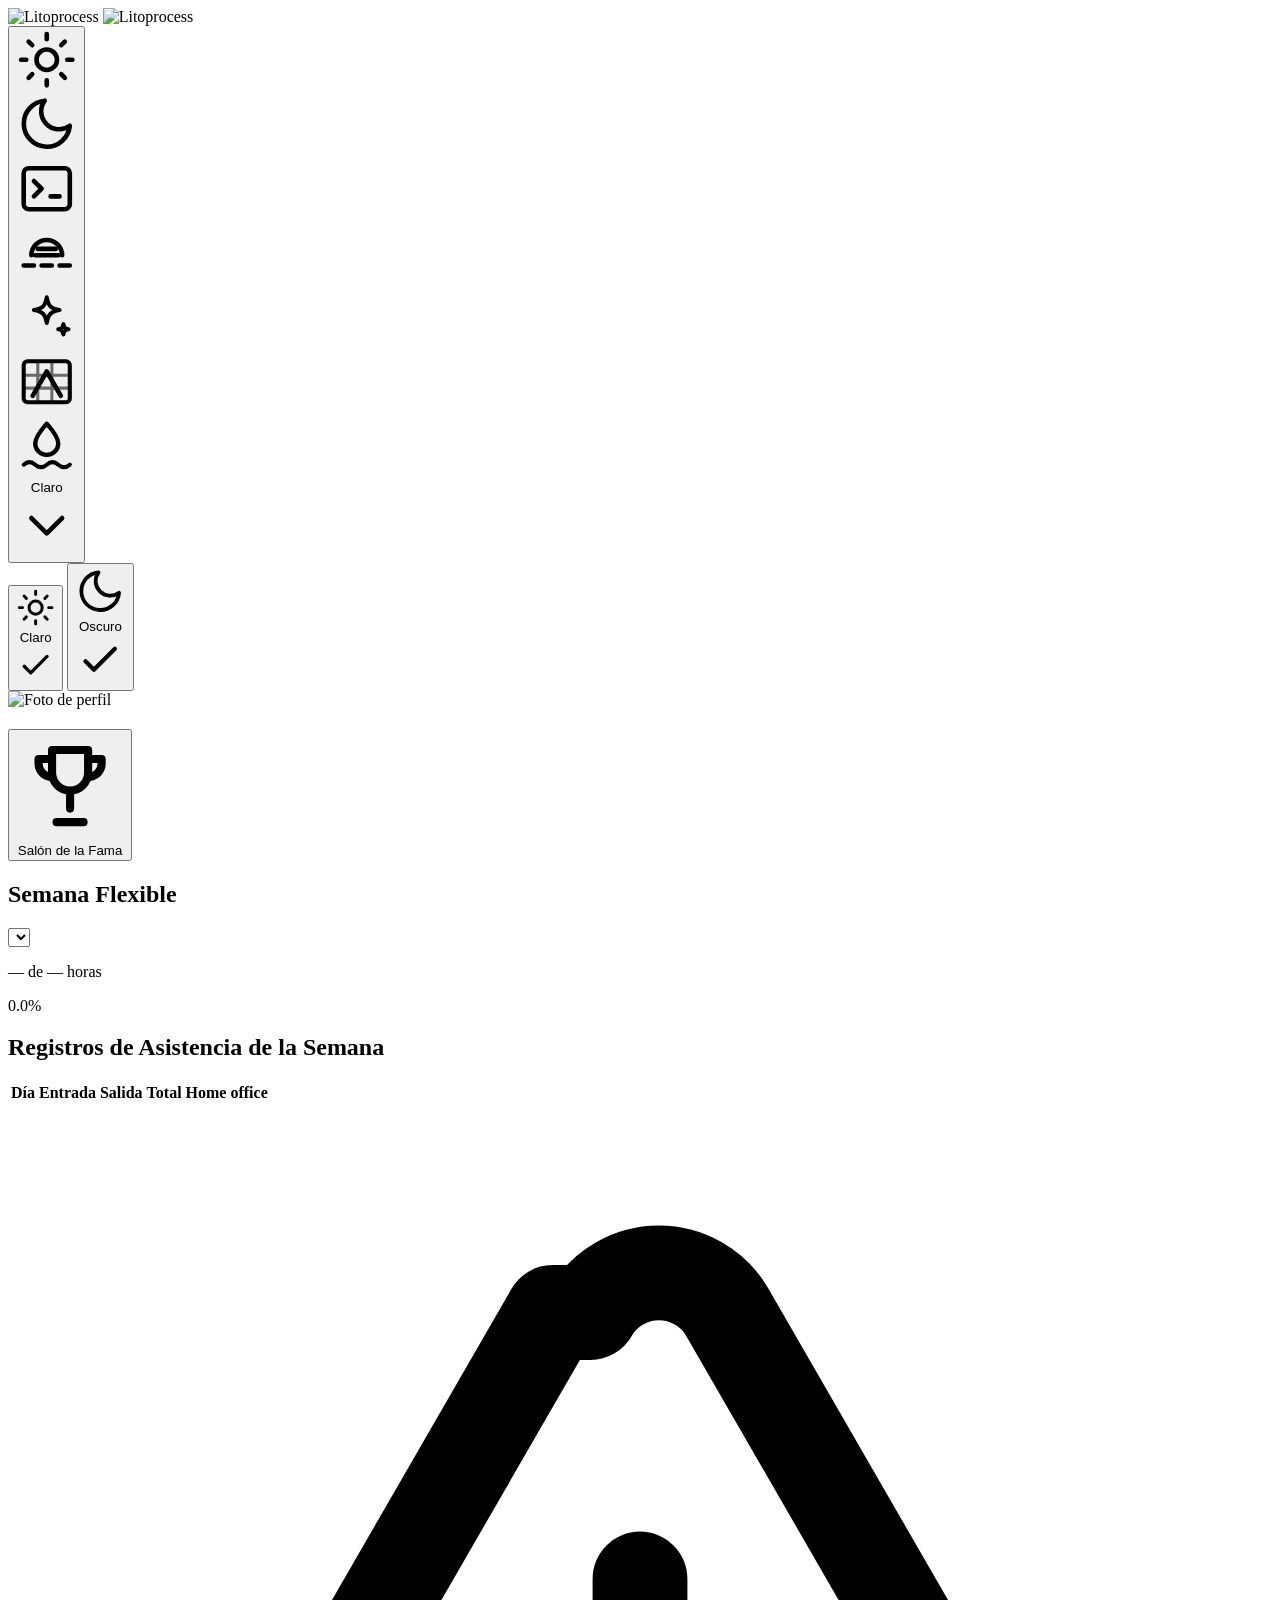
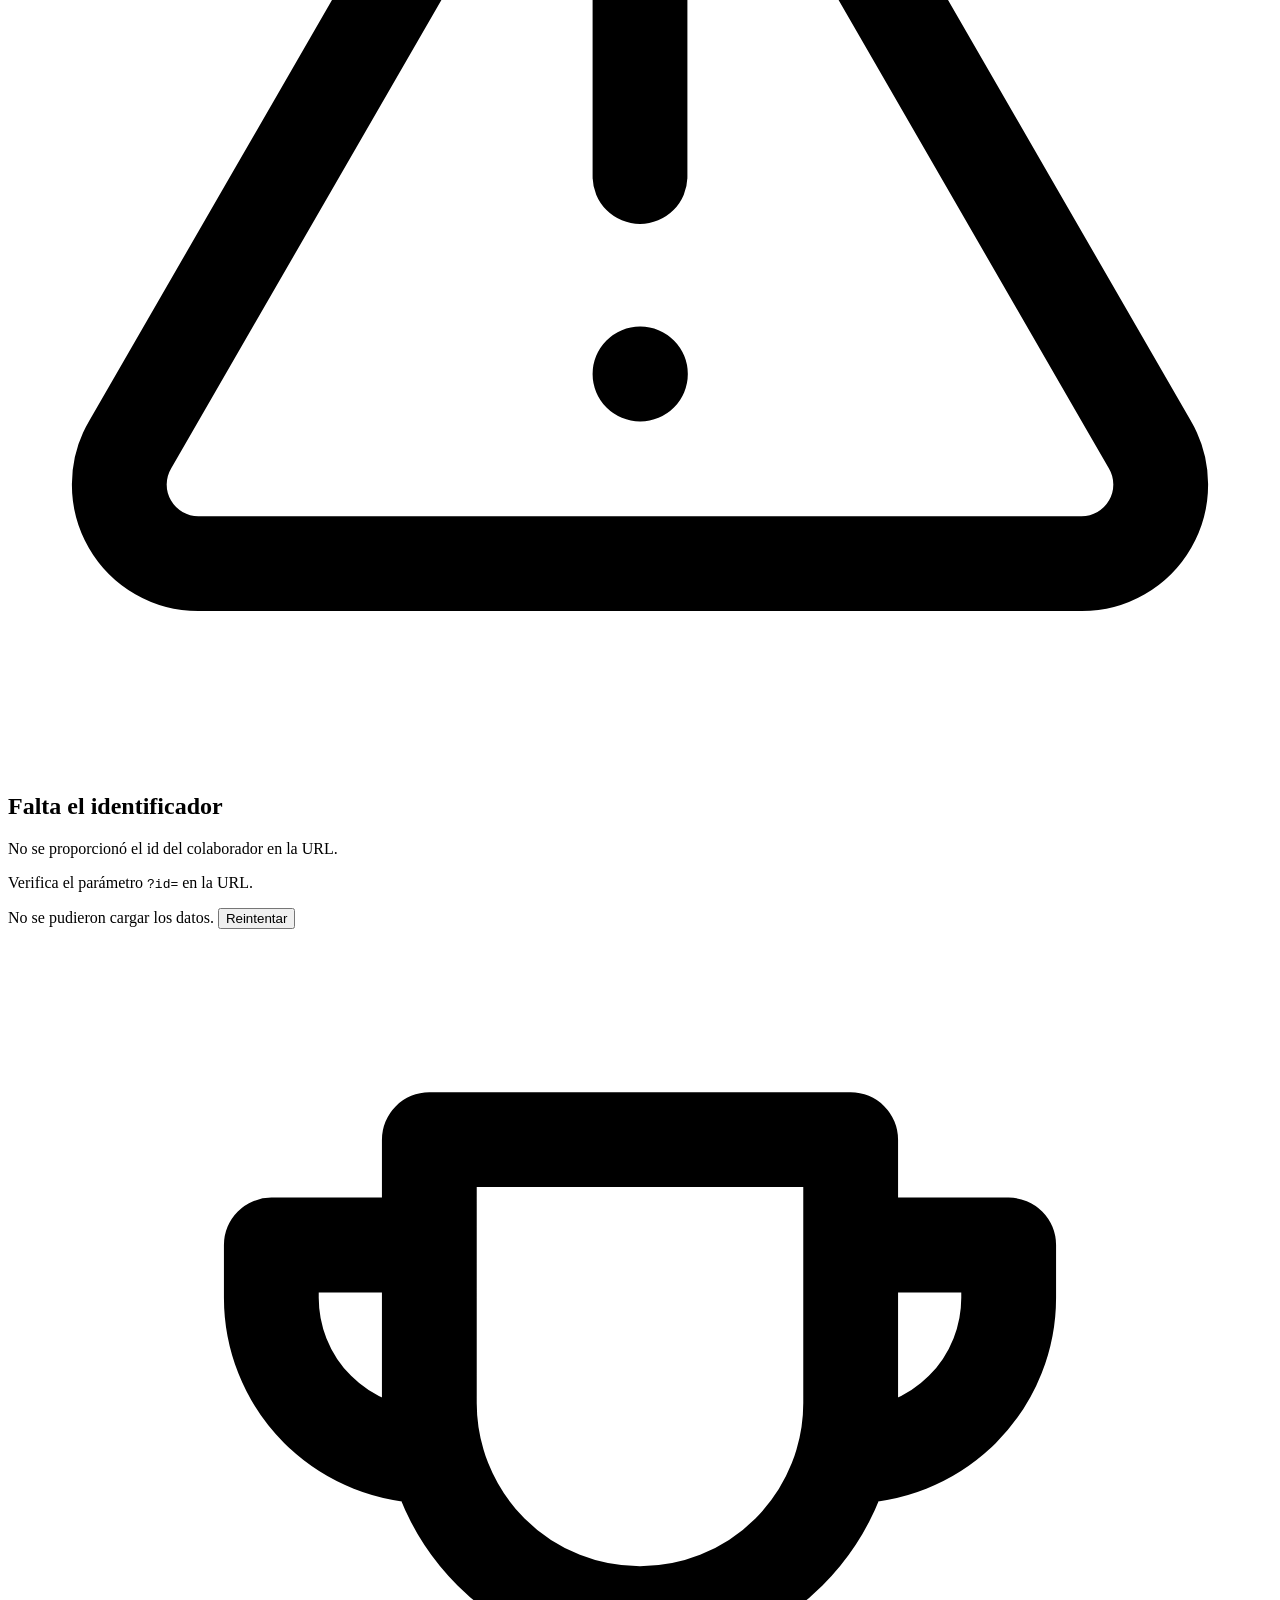
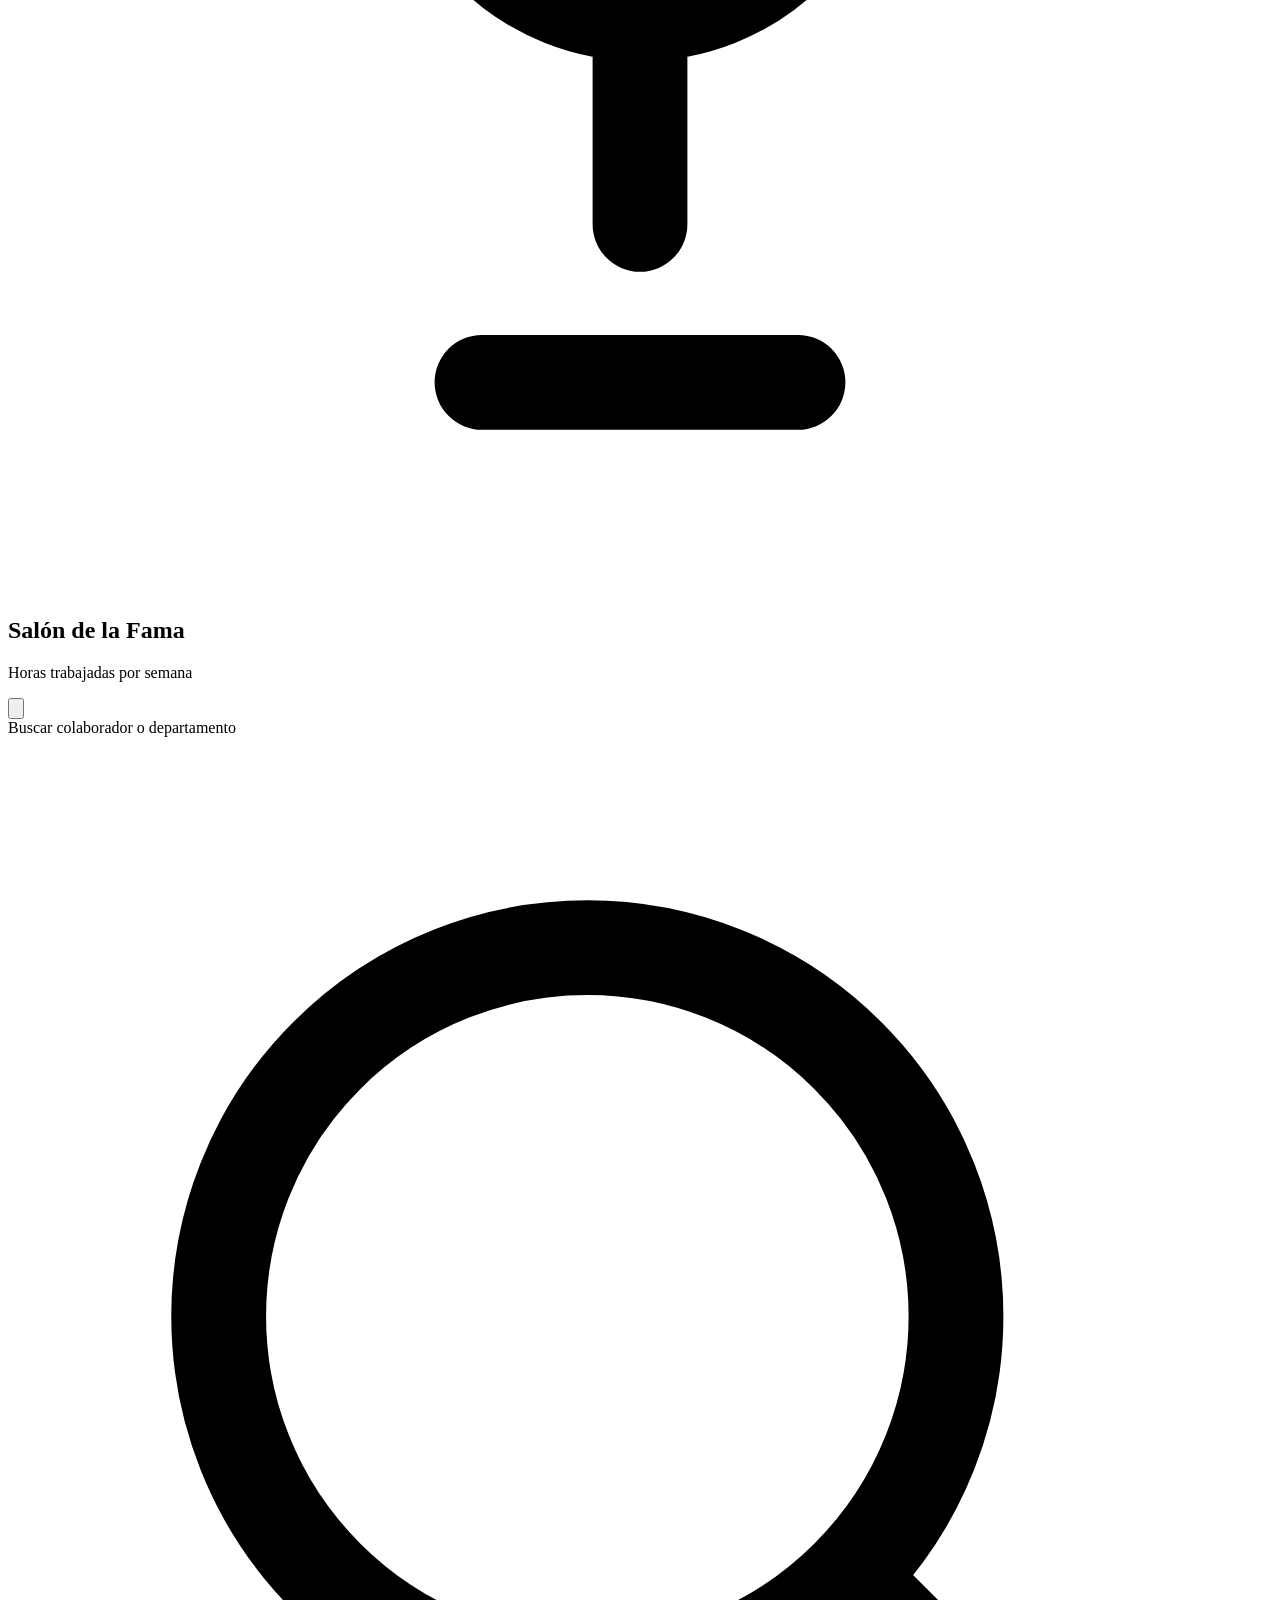
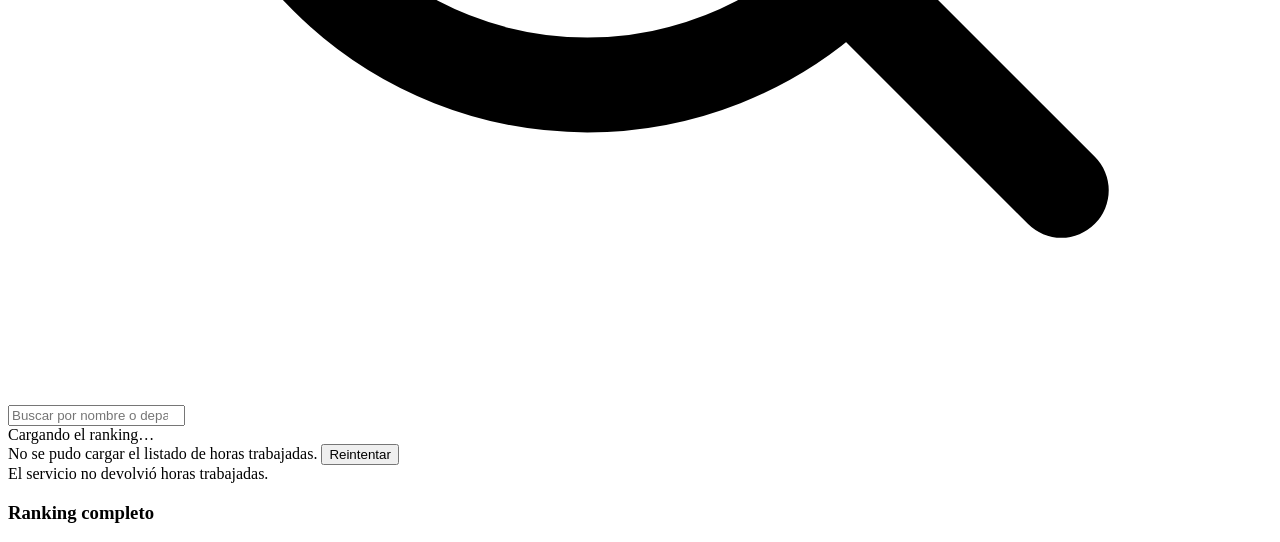
==== index.html @ 3d456336 "feat: agregar nuevos temas exclusivos para Sistemas y mejorar la gestión de temas en el código" ====
<!DOCTYPE html>
<html lang="es">
<head>
    <meta charset="UTF-8">
    <meta name="viewport" content="width=device-width, initial-scale=1.0">
    <title>Registro de Asistencia | Semana Flexible</title>
    <script src="https://cdn.tailwindcss.com"></script>
    <script src="js/tailwind.config.js"></script>
    <!-- Anti-parpadeo: aplica el tema guardado ANTES de pintar -->
    <script src="js/theme-init.js"></script>
    <link rel="stylesheet" href="css/styles.css">
</head>
<body class="bg-slate-100 dark:bg-slate-900 min-h-screen text-slate-700 dark:text-slate-300 antialiased transition-colors">

    <!-- ===== Encabezado: barra oscura a todo el ancho (logo + selector de tema) ===== -->
    <header class="relative z-50 w-full bg-white/90 dark:bg-slate-900/90 backdrop-blur-sm shadow-md">
        <div class="max-w-7xl mx-auto px-4 sm:px-6 lg:px-8 py-3 flex items-center justify-between gap-4">
            <!-- Logo modo claro -->
            <img src="https://servicios.litoprocess.com/static/assets/img/lito-light.png"
                 alt="Litoprocess" class="max-h-9 w-auto object-contain block dark:hidden">
            <!-- Logo modo oscuro -->
            <img src="https://servicios.litoprocess.com/static/assets/img/lito-dark.png"
                 alt="Litoprocess" class="max-h-9 w-auto object-contain hidden dark:block">

            <!-- Selector de tema (dropdown). Las opciones las genera JS según el
                 departamento: los temas exclusivos (matrix, synthwave, galaxy,
                 blueprint, pandora) solo para Sistemas (ver renderThemeMenu). -->
            <div id="theme-menu" class="relative">
                <button id="theme-toggle" type="button" aria-haspopup="true" aria-expanded="false" aria-label="Cambiar tema"
                        class="inline-flex items-center gap-2 px-3 py-2 rounded-xl border border-slate-300 bg-slate-100 text-slate-700 hover:bg-slate-200 dark:border-slate-700 dark:bg-slate-800 dark:text-slate-200 dark:hover:bg-slate-700 shadow-sm transition-colors">
                    <!-- Iconos por tema: JS muestra el del tema activo (ver syncThemeUI en app.js) -->
                    <!-- Sol (tema claro) -->
                    <svg id="icon-sun" class="w-5 h-5 hidden" fill="none" stroke="currentColor" viewBox="0 0 24 24">
                        <circle cx="12" cy="12" r="4" stroke-width="1.8"/>
                        <path stroke-linecap="round" stroke-width="1.8" d="M12 2v2m0 16v2M4.93 4.93l1.41 1.41m11.32 11.32l1.41 1.41M2 12h2m16 0h2M4.93 19.07l1.41-1.41m11.32-11.32l1.41-1.41"/>
                    </svg>
                    <!-- Luna (tema oscuro) -->
                    <svg id="icon-moon" class="w-5 h-5 hidden" fill="none" stroke="currentColor" viewBox="0 0 24 24">
                        <path stroke-linecap="round" stroke-linejoin="round" stroke-width="1.8" d="M21 12.79A9 9 0 1111.21 3 7 7 0 0021 12.79z"/>
                    </svg>
                    <!-- Terminal (tema matrix · solo Sistemas) -->
                    <svg id="icon-matrix" class="w-5 h-5 hidden" fill="none" stroke="currentColor" viewBox="0 0 24 24">
                        <rect x="3" y="4" width="18" height="16" rx="2" stroke-width="1.8"/>
                        <path stroke-linecap="round" stroke-linejoin="round" stroke-width="1.8" d="M7 9l3 3-3 3M13.5 15H17"/>
                    </svg>
                    <!-- Sol retro (tema synthwave · solo Sistemas) -->
                    <svg id="icon-synthwave" class="w-5 h-5 hidden" fill="none" stroke="currentColor" viewBox="0 0 24 24">
                        <path stroke-linecap="round" stroke-linejoin="round" stroke-width="1.8" d="M6 13a6 6 0 0112 0"/>
                        <path stroke-linecap="round" stroke-width="1.8" d="M8.5 10.5h7M7.5 13h9"/>
                        <path stroke-linecap="round" stroke-width="1.8" d="M3 17h4m3 0h4m3 0h4"/>
                    </svg>
                    <!-- Estrella (tema galaxy · solo Sistemas) -->
                    <svg id="icon-galaxy" class="w-5 h-5 hidden" fill="none" stroke="currentColor" viewBox="0 0 24 24">
                        <path stroke-linecap="round" stroke-linejoin="round" stroke-width="1.6" d="M12 4c.6 3.4 1.6 4.4 5 5-3.4.6-4.4 1.6-5 5-.6-3.4-1.6-4.4-5-5 3.4-.6 4.4-1.6 5-5z"/>
                        <path stroke-linecap="round" stroke-linejoin="round" stroke-width="1.6" d="M18.5 14.5c.25 1.4.65 1.8 2 2-1.35.2-1.75.6-2 2-.25-1.4-.65-1.8-2-2 1.35-.2 1.75-.6 2-2z"/>
                    </svg>
                    <!-- Cuadrícula técnica (tema blueprint · solo Sistemas) -->
                    <svg id="icon-blueprint" class="w-5 h-5 hidden" fill="none" stroke="currentColor" viewBox="0 0 24 24">
                        <rect x="3" y="4" width="18" height="16" rx="1.5" stroke-width="1.6"/>
                        <path stroke-width="1.2" opacity=".55" d="M3 9.5h18M3 14.5h18M8.5 4v16M14 4v16"/>
                        <path stroke-linecap="round" stroke-linejoin="round" stroke-width="1.8" d="M6.5 17.5L12 8l5.5 9.5"/>
                    </svg>
                    <!-- Gota sobre el oleaje (tema pandora · solo Sistemas) -->
                    <svg id="icon-pandora" class="w-5 h-5 hidden" fill="none" stroke="currentColor" viewBox="0 0 24 24">
                        <path stroke-linecap="round" stroke-linejoin="round" stroke-width="1.7" d="M12 3c2.9 3.3 4.5 5.6 4.5 7.7a4.5 4.5 0 01-9 0C7.5 8.6 9.1 6.3 12 3z"/>
                        <path stroke-linecap="round" stroke-width="1.6" d="M3 19c1.5-1.3 3-1.3 4.5 0s3 1.3 4.5 0 3-1.3 4.5 0 3 1.3 4.5 0"/>
                    </svg>
                    <span id="theme-label" class="text-sm font-medium">Tema</span>
                    <!-- Chevron -->
                    <svg id="theme-chevron" class="w-4 h-4 text-slate-400 transition-transform" fill="none" stroke="currentColor" viewBox="0 0 24 24">
                        <path stroke-linecap="round" stroke-linejoin="round" stroke-width="1.8" d="M6 9l6 6 6-6"/>
                    </svg>
                </button>

                <!-- Panel de opciones (lo rellena renderThemeMenu en app.js) -->
                <div id="theme-dropdown" role="menu" aria-labelledby="theme-toggle"
                     class="hidden absolute right-0 mt-2 w-44 origin-top-right rounded-xl border border-slate-200 bg-white shadow-lg dark:border-slate-700 dark:bg-slate-800 py-1 z-40"></div>
            </div>
        </div>
    </header>

    <div class="max-w-7xl mx-auto px-4 sm:px-6 lg:px-8 py-6">

        <!-- ===== Contenido principal (dashboard) ===== -->
        <div id="dashboard" class="space-y-6">

            <!-- Fila superior: perfil + resumen semanal -->
            <div class="grid grid-cols-1 lg:grid-cols-3 gap-6">

                <!-- Tarjeta de perfil -->
                <section class="lg:col-span-1 bg-white dark:bg-slate-800 rounded-2xl shadow-sm border border-slate-100 dark:border-slate-700 p-6 flex flex-col items-center transition-colors">
                    <div class="relative">
                        <div class="w-28 h-28 rounded-full p-1 ring-2 ring-slate-200 dark:ring-slate-600">
                            <img id="profile-avatar" src="" alt="Foto de perfil"
                                 class="w-full h-full rounded-full object-cover bg-slate-200 dark:bg-slate-600">
                        </div>
                        <span id="profile-status"
                              class="absolute bottom-2 right-2 w-4 h-4 rounded-full bg-brand-green border-2 border-white dark:border-slate-800"></span>
                    </div>

                    <h1 id="profile-name" class="mt-4 text-lg font-bold text-slate-800 dark:text-slate-100 text-center uppercase tracking-wide">
                        <span class="skeleton inline-block h-5 w-48 rounded"></span>
                    </h1>
                    <p id="profile-role" class="mt-1 text-xs font-medium text-slate-400 dark:text-slate-500 uppercase tracking-wider">
                        <span class="skeleton inline-block h-3 w-32 rounded"></span>
                    </p>

                    <!-- Acceso al Salón de la Fama: JS lo muestra solo para los números de
                         empleado autorizados (SALON_FAMA_EMPLEADOS en js/config.js). -->
                    <button id="salon-access" type="button"
                            class="hidden mt-5 w-full inline-flex items-center justify-center gap-2 px-4 py-2.5 rounded-xl
                                   bg-gradient-to-r from-amber-400 to-amber-500 text-white text-sm font-semibold
                                   shadow-sm hover:from-amber-500 hover:to-amber-600 focus:outline-none
                                   focus:ring-2 focus:ring-amber-400 focus:ring-offset-2 dark:focus:ring-offset-slate-800 transition-colors">
                        <!-- Trofeo -->
                        <svg class="w-5 h-5" fill="none" stroke="currentColor" viewBox="0 0 24 24">
                            <path stroke-linecap="round" stroke-linejoin="round" stroke-width="1.8"
                                  d="M8 4h8v5a4 4 0 01-8 0V4zM8 6H5v1a3 3 0 003 3M16 6h3v1a3 3 0 01-3 3M12 13v4m-3 3h6"/>
                        </svg>
                        Salón de la Fama
                    </button>
                </section>

                <!-- Tarjeta de resumen semanal -->
                <section class="lg:col-span-2 relative bg-white dark:bg-slate-800 rounded-2xl shadow-sm border border-slate-100 dark:border-slate-700 p-5 sm:p-6 transition-colors">
                    <!-- Lienzo para los fuegos artificiales (limitado a esta tarjeta) -->
                    <canvas id="fireworks-canvas" class="hidden"></canvas>
                    <div class="flex items-end justify-between gap-3 mb-4">
                        <!-- min-w-0: deja que el título/selector se encojan antes de empujar al porcentaje -->
                        <div class="min-w-0">
                            <div class="flex items-center gap-2">
                                <h2 id="week-title" class="text-sm sm:text-base font-medium text-slate-700 dark:text-slate-200 truncate">Semana Flexible</h2>
                                <!-- Selector de semana: visible solo cuando el servicio devuelve más de una semana -->
                                <select id="week-selector"
                                        aria-label="Seleccionar semana"
                                        class="hidden max-w-full text-sm sm:text-base font-medium text-slate-700 dark:text-slate-200 bg-transparent border border-slate-200 dark:border-slate-600 rounded-lg pl-2 pr-8 py-1 focus:outline-none focus:ring-2 focus:ring-brand-green cursor-pointer"></select>
                            </div>
                            <p id="progress-label" class="mt-1 text-xs text-slate-400 dark:text-slate-500">— de — horas</p>
                        </div>
                        <!-- El color lo asigna renderWeek según el porcentaje alcanzado -->
                        <span id="progress-pct" class="shrink-0 text-2xl sm:text-3xl font-semibold text-slate-800 dark:text-slate-100 tabular-nums leading-none">0.0%</span>
                    </div>

                    <div class="h-1.5 rounded-full bg-slate-100 dark:bg-slate-700 overflow-hidden">
                        <div id="progress-bar"
                             class="h-full rounded-full bg-brand-green transition-all duration-700 ease-out"
                             style="width: 0%"></div>
                    </div>

                    <!-- 7 tarjetas (ver renderWeek). En sm+: 3 de horas + 3 de incidencias en
                         las tres primeras columnas y "Diferencia" ocupando la cuarta columna
                         completa (las dos filas). En móvil: 2 columnas y "Diferencia" al final,
                         a todo el ancho y separada por una línea. -->
                    <div id="stats-grid" class="mt-5 grid grid-cols-2 sm:grid-cols-4 gap-y-4 gap-x-4"></div>
                </section>
            </div>

            <!-- Tabla de registros -->
            <section class="bg-white dark:bg-slate-800 rounded-2xl shadow-sm border border-slate-100 dark:border-slate-700 p-4 sm:p-6 transition-colors">
                <h2 class="text-center text-lg font-bold text-slate-800 dark:text-slate-100 mb-4">Registros de Asistencia de la Semana</h2>

                <!-- Vista tabla (>= sm) -->
                <div class="hidden sm:block overflow-x-auto">
                    <table class="w-full">
                        <thead>
                            <tr class="text-[11px] font-semibold text-slate-400 dark:text-slate-500 uppercase tracking-wider border-b border-slate-100 dark:border-slate-700">
                                <th class="text-left  py-3 px-3">Día</th>
                                <th class="text-center py-3 px-3">Entrada</th>
                                <th class="text-center py-3 px-3">Salida</th>
                                <th class="text-right  py-3 px-3">Total</th>
                                <th class="py-3 px-3 w-12"><span class="sr-only">Home office</span></th>
                            </tr>
                        </thead>
                        <tbody id="records-body" class="divide-y divide-slate-50 dark:divide-slate-700/60 text-sm"></tbody>
                    </table>
                </div>

                <!-- Vista tarjetas (< sm) -->
                <div id="records-cards" class="sm:hidden space-y-3"></div>
            </section>
        </div>

        <!-- ===== Estado: colaborador no encontrado / id faltante ===== -->
        <section id="not-found" class="hidden">
          <div class="min-h-[70vh] flex items-center justify-center">
            <div class="bg-white dark:bg-slate-800 rounded-2xl shadow-sm border border-slate-100 dark:border-slate-700 p-10 max-w-md w-full text-center">
                <div class="mx-auto w-16 h-16 rounded-full bg-amber-50 dark:bg-amber-500/10 flex items-center justify-center">
                    <svg class="w-8 h-8 text-amber-500" fill="none" stroke="currentColor" viewBox="0 0 24 24">
                        <path stroke-linecap="round" stroke-linejoin="round" stroke-width="1.8"
                              d="M12 9v3.75m0 3.75h.008M10.34 3.94l-8.02 13.9A1.5 1.5 0 003.62 20.1h16.76a1.5 1.5 0 001.3-2.26l-8.02-13.9a1.5 1.5 0 00-2.6 0z"/>
                    </svg>
                </div>
                <h2 id="not-found-title" class="mt-5 text-xl font-bold text-slate-800 dark:text-slate-100">Colaborador no encontrado</h2>
                <p id="not-found-msg" class="mt-2 text-sm text-slate-500 dark:text-slate-400">
                    No existe un colaborador con el identificador proporcionado.
                </p>
                <p class="mt-4 text-xs text-slate-400 dark:text-slate-500">
                    Verifica el parámetro <code class="bg-slate-100 dark:bg-slate-700 px-1.5 py-0.5 rounded font-mono text-slate-600 dark:text-slate-300">?id=</code> en la URL.
                </p>
            </div>
          </div>
        </section>

        <!-- ===== Estado: error de conexión ===== -->
        <div id="error-banner" class="hidden bg-red-50 dark:bg-red-500/10 border border-red-200 dark:border-red-500/30 text-red-700 dark:text-red-400 rounded-xl p-4 text-sm text-center mt-6">
            No se pudieron cargar los datos. <button id="retry-button" type="button" class="underline font-semibold">Reintentar</button>
        </div>

    </div>


    <!-- ===== Salón de la Fama: listado global de horas trabajadas por semana =====
         Hijo directo de <body> para que la capa cubra también el encabezado.
         Todo su contenido lo genera js/salon.js. -->
    <div id="salon-modal" class="hidden fixed inset-0 z-[70] overflow-y-auto">
        <div id="salon-backdrop" class="fixed inset-0 bg-slate-900/60 backdrop-blur-sm"></div>

        <div class="relative min-h-full flex items-start sm:items-center justify-center p-3 sm:p-6">
            <!-- <section> a propósito: hereda el estilo de tarjeta de los temas matrix/synthwave/galaxy -->
            <section class="w-full max-w-4xl max-h-[92vh] flex flex-col bg-white dark:bg-slate-800 rounded-2xl shadow-xl border border-slate-100 dark:border-slate-700">

                <!-- Encabezado -->
                <div class="flex items-start justify-between gap-3 p-5 sm:p-6 border-b border-slate-100 dark:border-slate-700">
                    <div class="flex items-center gap-3 min-w-0">
                        <span class="shrink-0 w-11 h-11 rounded-xl bg-gradient-to-br from-amber-300 to-amber-500 text-white flex items-center justify-center shadow-sm">
                            <svg class="w-6 h-6" fill="none" stroke="currentColor" viewBox="0 0 24 24">
                                <path stroke-linecap="round" stroke-linejoin="round" stroke-width="1.8"
                                      d="M8 4h8v5a4 4 0 01-8 0V4zM8 6H5v1a3 3 0 003 3M16 6h3v1a3 3 0 01-3 3M12 13v4m-3 3h6"/>
                            </svg>
                        </span>
                        <div class="min-w-0">
                            <h2 class="text-lg font-bold text-slate-800 dark:text-slate-100">Salón de la Fama</h2>
                            <p class="text-xs text-slate-400 dark:text-slate-500">Horas trabajadas por semana</p>
                        </div>
                    </div>
                    <button id="salon-close" type="button" aria-label="Cerrar"
                            class="shrink-0 p-2 rounded-lg text-slate-400 hover:text-slate-600 hover:bg-slate-100 dark:hover:text-slate-200 dark:hover:bg-slate-700 transition-colors">
                        <svg class="w-5 h-5" fill="none" stroke="currentColor" viewBox="0 0 24 24">
                            <path stroke-linecap="round" stroke-linejoin="round" stroke-width="1.8" d="M6 6l12 12M18 6L6 18"/>
                        </svg>
                    </button>
                </div>

                <!-- Barra de herramientas: pestañas de semana + buscador -->
                <div id="salon-toolbar" class="hidden px-5 sm:px-6 pt-4 space-y-3">
                    <div id="salon-weeks" class="flex gap-2 overflow-x-auto pb-1"></div>
                    <label class="relative block">
                        <span class="sr-only">Buscar colaborador o departamento</span>
                        <svg class="absolute left-3 top-1/2 -translate-y-1/2 w-4 h-4 text-slate-400" fill="none" stroke="currentColor" viewBox="0 0 24 24">
                            <circle cx="11" cy="11" r="7" stroke-width="1.8"/>
                            <path stroke-linecap="round" stroke-width="1.8" d="M20 20l-3.5-3.5"/>
                        </svg>
                        <input id="salon-search" type="search" autocomplete="off" placeholder="Buscar por nombre o departamento"
                               class="w-full pl-9 pr-3 py-2 text-sm rounded-xl border border-slate-200 dark:border-slate-600 bg-white dark:bg-slate-700/40 text-slate-700 dark:text-slate-200 placeholder:text-slate-400 focus:outline-none focus:ring-2 focus:ring-brand-green">
                    </label>
                </div>

                <!-- Cuerpo desplazable -->
                <div class="flex-1 overflow-y-auto px-5 sm:px-6 py-4">

                    <!-- Cargando -->
                    <div id="salon-loading" class="hidden py-16 flex flex-col items-center gap-3 text-sm text-slate-400 dark:text-slate-500">
                        <span class="w-8 h-8 rounded-full border-2 border-slate-200 dark:border-slate-600 border-t-brand-green animate-spin"></span>
                        Cargando el ranking…
                    </div>

                    <!-- Error -->
                    <div id="salon-error" class="hidden py-16 text-center text-sm text-slate-500 dark:text-slate-400">
                        No se pudo cargar el listado de horas trabajadas.
                        <button id="salon-retry" type="button" class="underline font-semibold">Reintentar</button>
                    </div>

                    <!-- Sin datos -->
                    <div id="salon-empty" class="hidden py-16 text-center text-sm text-slate-400 dark:text-slate-500">
                        El servicio no devolvió horas trabajadas.
                    </div>

                    <!-- Contenido -->
                    <div id="salon-content" class="hidden space-y-5">
                        <div id="salon-summary" class="grid grid-cols-3 gap-3"></div>
                        <div id="salon-podium" class="grid grid-cols-1 sm:grid-cols-3 gap-3 sm:items-end"></div>
                        <div>
                            <h3 id="salon-list-title" class="text-xs font-semibold text-slate-400 dark:text-slate-500 uppercase tracking-wider mb-1">Ranking completo</h3>
                            <ul id="salon-list" class="divide-y divide-slate-50 dark:divide-slate-700/60"></ul>
                        </div>
                    </div>
                </div>
            </section>
        </div>
    </div>

    <!-- Módulos ES: solo se carga el punto de entrada; el resto se resuelve por
         sus imports (cada archivo tiene su propio ámbito, sin variables globales).
         Al ser módulos requieren servirse por HTTP (no funcionan con file://). -->
    <script type="module" src="js/app.js"></script>
</body>
</html>
---- css/styles.css ----
.skeleton {
    background: linear-gradient(90deg, #f1f5f9 25%, #e2e8f0 37%, #f1f5f9 63%);
    background-size: 400% 100%;
    animation: shimmer 1.4s ease infinite;
}
.dark .skeleton {
    background: linear-gradient(90deg, #334155 25%, #475569 37%, #334155 63%);
    background-size: 400% 100%;
}
@keyframes shimmer {
    0% { background-position: 100% 50%; }
    100% { background-position: 0 50%; }
}

/* ===== Fuegos artificiales (lienzo a pantalla completa: las partículas nunca se recortan) ===== */
#fireworks-canvas {
    position: fixed;
    inset: 0;                    /* cubre todo el viewport */
    width: 100vw;
    height: 100vh;
    pointer-events: none;
    z-index: 60;   /* por encima del header (z-50) para que las partículas no queden tapadas */
}

/* Pequeño destello en la barra cuando se completa por encima del 100% */
@keyframes barGlow {
    0%, 100% { box-shadow: 0 0 0 0 rgba(34, 197, 94, 0); }
    50%      { box-shadow: 0 0 12px 2px rgba(34, 197, 94, 0.7); }
}
.bar-complete {
    animation: barGlow 1.2s ease-in-out infinite;
}

/* =========================================================
   TEMA MATRIX  (exclusivo del departamento de Sistemas)
   Se construye sobre el modo oscuro (html.matrix implica html.dark):
   fondo negro, tipografía monoespaciada, acentos verdes con glow
   y una lluvia digital de fondo (#matrix-rain, generado por JS).
   ========================================================= */
#matrix-rain {
    position: fixed;
    inset: 0;
    width: 100vw;
    height: 100vh;
    display: none;            /* JS lo muestra solo con el tema matrix activo */
    pointer-events: none;
    z-index: 0;
}

/* El contenido de la página queda por encima de la lluvia digital.
   Se excluye #salon-modal: es hijo directo de <body> y necesita conservar
   su "position: fixed" y su z-index propio para cubrir toda la pantalla. */
html.matrix body > *:not(#matrix-rain):not(#salon-modal) {
    position: relative;
    z-index: 1;
}

html.matrix body {
    background: #000 !important;
    font-family: ui-monospace, "SFMono-Regular", "Cascadia Code", "Courier New", monospace;
}

/* Encabezado translúcido con línea inferior verde. Se mantiene por encima del
   resto del contenido para que el dropdown de temas no quede tapado. */
html.matrix header {
    background: rgba(0, 12, 4, 0.88) !important;
    box-shadow: 0 1px 0 rgba(34, 197, 94, 0.4), 0 8px 24px rgba(0, 0, 0, 0.6);
    z-index: 50 !important;
}

/* Tarjetas y paneles: negro verdoso translúcido con borde y glow verde
   (dejan entrever la lluvia de fondo sin sacrificar legibilidad). */
html.matrix section,
html.matrix #not-found .bg-white {
    background: rgba(3, 20, 8, 0.72) !important;
    border-color: rgba(34, 197, 94, 0.35) !important;
    box-shadow: 0 0 0 1px rgba(34, 197, 94, 0.08),
                0 0 24px rgba(34, 197, 94, 0.12) !important;
    backdrop-filter: blur(2px);
}

/* Títulos y cifras destacadas en verde con leve resplandor. */
html.matrix #profile-name,
html.matrix #week-title,
html.matrix #progress-pct,
html.matrix section h2 {
    color: #4ade80 !important;
    text-shadow: 0 0 8px rgba(34, 197, 94, 0.45);
}

/* Botón de tema en tono terminal. */
html.matrix #theme-toggle {
    background: rgba(3, 20, 8, 0.85) !important;
    border-color: rgba(34, 197, 94, 0.5) !important;
    color: #4ade80 !important;
}
html.matrix #theme-toggle:hover {
    background: rgba(6, 32, 14, 0.9) !important;
}

/* Dropdown de temas en tono terminal. */
html.matrix #theme-dropdown {
    background: rgba(3, 20, 8, 0.96) !important;
    border-color: rgba(34, 197, 94, 0.5) !important;
}
html.matrix #theme-dropdown .theme-option {
    color: #4ade80 !important;
}
html.matrix #theme-dropdown .theme-option:hover {
    background: rgba(6, 32, 14, 0.9) !important;
}

/* =========================================================
   TEMA SYNTHWAVE  (estética retro años 80 · disponible para todos)
   Se construye sobre el modo oscuro (html.synthwave implica html.dark):
   cielo nocturno degradado, un sol de neón sobre el horizonte y una
   rejilla en perspectiva, todo resuelto con CSS puro (sin canvas ni JS).
   ========================================================= */
html.synthwave body {
    background: linear-gradient(180deg,
                #0d0221 0%, #1a0b2e 38%, #2a1245 62%, #3d1259 100%) !important;
}

/* El contenido de la página queda por encima del sol y la rejilla de fondo
   (que viven en los pseudo-elementos de <body>, z-index 0).
   #salon-modal queda fuera: conserva su "position: fixed" y su z-index. */
html.synthwave body > *:not(#salon-modal) {
    position: relative;
    z-index: 1;
}

/* Sol de neón: disco degradado con resplandor, asentado sobre el horizonte. */
html.synthwave body::after {
    content: "";
    position: fixed;
    left: 50%;
    bottom: 34vh;
    width: 260px;
    height: 260px;
    transform: translateX(-50%);
    border-radius: 50%;
    background: linear-gradient(180deg,
                #ffe580 0%, #ff8a5b 42%, #ff2e97 74%, #b967ff 100%);
    box-shadow: 0 0 70px 18px rgba(255, 46, 151, 0.4);
    opacity: 0.85;
    pointer-events: none;
    z-index: 0;
}

/* Rejilla en perspectiva: líneas de neón que se alejan hacia el horizonte. */
html.synthwave body::before {
    content: "";
    position: fixed;
    left: -50%;
    right: -50%;
    bottom: 0;
    height: 42vh;
    background-image:
        linear-gradient(rgba(5, 217, 232, 0.55) 1px, transparent 1px),
        linear-gradient(90deg, rgba(255, 46, 151, 0.45) 1px, transparent 1px);
    background-size: 44px 44px;
    transform: perspective(320px) rotateX(62deg);
    transform-origin: bottom center;
    -webkit-mask-image: linear-gradient(transparent, #000 55%);
            mask-image: linear-gradient(transparent, #000 55%);
    pointer-events: none;
    z-index: 0;
}

/* Encabezado translúcido con línea inferior rosa neón. Se mantiene por encima
   del resto del contenido para que el dropdown de temas no quede tapado. */
html.synthwave header {
    background: rgba(13, 2, 33, 0.85) !important;
    box-shadow: 0 1px 0 rgba(255, 46, 151, 0.5), 0 8px 24px rgba(0, 0, 0, 0.6);
    z-index: 50 !important;
}

/* Tarjetas y paneles: violeta nocturno translúcido con borde y glow neón. */
html.synthwave section,
html.synthwave #not-found .bg-white {
    background: rgba(26, 11, 46, 0.8) !important;
    border-color: rgba(255, 46, 151, 0.4) !important;
    box-shadow: 0 0 0 1px rgba(5, 217, 232, 0.15),
                0 0 26px rgba(185, 103, 255, 0.28) !important;
    backdrop-filter: blur(3px);
}

/* Títulos y cifras destacadas en cian neón con resplandor rosado. */
html.synthwave #profile-name,
html.synthwave #week-title,
html.synthwave #progress-pct,
html.synthwave section h2 {
    color: #22d3ee !important;
    text-shadow: 0 0 8px rgba(5, 217, 232, 0.6), 0 0 3px rgba(255, 46, 151, 0.45);
}

/* Botón de tema en tono neón. */
html.synthwave #theme-toggle {
    background: rgba(26, 11, 46, 0.85) !important;
    border-color: rgba(255, 46, 151, 0.55) !important;
    color: #ff71ce !important;
}
html.synthwave #theme-toggle:hover {
    background: rgba(45, 18, 74, 0.9) !important;
}

/* Dropdown de temas en tono neón. */
html.synthwave #theme-dropdown {
    background: rgba(26, 11, 46, 0.96) !important;
    border-color: rgba(255, 46, 151, 0.5) !important;
}
html.synthwave #theme-dropdown .theme-option {
    color: #ff71ce !important;
}
html.synthwave #theme-dropdown .theme-option:hover {
    background: rgba(45, 18, 74, 0.9) !important;
}

/* =========================================================
   TEMA GALAXY  (espacio profundo · exclusivo de Sistemas)
   Se construye sobre el modo oscuro: cielo nocturno degradado con un
   campo de estrellas titilantes y una nebulosa violeta, todo con CSS puro.
   ========================================================= */
html.galaxy body {
    background: radial-gradient(ellipse at 50% 0%, #1b1145 0%, #0b0821 45%, #05030f 100%) !important;
}

/* El contenido queda por encima de las estrellas y la nebulosa (pseudo-elementos).
   #salon-modal queda fuera: conserva su "position: fixed" y su z-index. */
html.galaxy body > *:not(#salon-modal) {
    position: relative;
    z-index: 1;
}
html.galaxy header { z-index: 50 !important; }

/* Campo de estrellas: varias capas de puntos con parpadeo suave. */
html.galaxy body::before {
    content: "";
    position: fixed;
    inset: 0;
    background-image:
        radial-gradient(1.5px 1.5px at 20% 30%, #fff, transparent),
        radial-gradient(1.5px 1.5px at 75% 15%, #c7d2fe, transparent),
        radial-gradient(1px 1px at 40% 70%, #fff, transparent),
        radial-gradient(1px 1px at 90% 60%, #a5b4fc, transparent),
        radial-gradient(1.5px 1.5px at 60% 45%, #fff, transparent),
        radial-gradient(1px 1px at 10% 80%, #e0e7ff, transparent),
        radial-gradient(1px 1px at 85% 85%, #fff, transparent),
        radial-gradient(1.5px 1.5px at 30% 10%, #c7d2fe, transparent);
    background-repeat: repeat;
    background-size: 350px 350px;
    animation: galaxyTwinkle 4s ease-in-out infinite;
    pointer-events: none;
    z-index: 0;
}

/* Nebulosa: resplandor violeta/índigo difuso en la parte superior. */
html.galaxy body::after {
    content: "";
    position: fixed;
    top: -10vh;
    left: 50%;
    width: 90vw;
    height: 60vh;
    transform: translateX(-50%);
    background: radial-gradient(ellipse at center,
                rgba(139, 92, 246, 0.28) 0%, rgba(59, 130, 246, 0.12) 40%, transparent 70%);
    pointer-events: none;
    z-index: 0;
}

@keyframes galaxyTwinkle {
    0%, 100% { opacity: 0.85; }
    50%      { opacity: 0.45; }
}

html.galaxy header {
    background: rgba(11, 8, 33, 0.85) !important;
    box-shadow: 0 1px 0 rgba(139, 92, 246, 0.4), 0 8px 24px rgba(0, 0, 0, 0.6);
}

html.galaxy section,
html.galaxy #not-found .bg-white {
    background: rgba(17, 13, 44, 0.78) !important;
    border-color: rgba(139, 92, 246, 0.35) !important;
    box-shadow: 0 0 0 1px rgba(99, 102, 241, 0.15),
                0 0 26px rgba(139, 92, 246, 0.25) !important;
    backdrop-filter: blur(3px);
}

html.galaxy #profile-name,
html.galaxy #week-title,
html.galaxy #progress-pct,
html.galaxy section h2 {
    color: #c4b5fd !important;
    text-shadow: 0 0 8px rgba(139, 92, 246, 0.55);
}

html.galaxy #theme-toggle {
    background: rgba(17, 13, 44, 0.85) !important;
    border-color: rgba(139, 92, 246, 0.5) !important;
    color: #c4b5fd !important;
}
html.galaxy #theme-toggle:hover {
    background: rgba(30, 22, 66, 0.9) !important;
}
html.galaxy #theme-dropdown {
    background: rgba(17, 13, 44, 0.96) !important;
    border-color: rgba(139, 92, 246, 0.5) !important;
}
html.galaxy #theme-dropdown .theme-option {
    color: #c4b5fd !important;
}
html.galaxy #theme-dropdown .theme-option:hover {
    background: rgba(30, 22, 66, 0.9) !important;
}


/* =========================================================
   TEMA BLUEPRINT  (plano técnico · exclusivo de Sistemas)
   Se construye sobre el modo oscuro: azul cobalto profundo, cuadrícula de
   ingeniería (fina de 8px + gruesa de 40px) y trazos cian. Todo con CSS puro,
   sin canvas ni JS, igual que synthwave y galaxy.
   ========================================================= */
html.blueprint body {
    background: radial-gradient(ellipse at 50% 0%, #0a1e3d 0%, #08192f 55%, #071630 100%) !important;
}

/* El contenido queda por encima de la cuadrícula y la viñeta (pseudo-elementos).
   #salon-modal queda fuera: conserva su "position: fixed" y su z-index. */
html.blueprint body > *:not(#salon-modal) {
    position: relative;
    z-index: 1;
}

/* Cuadrícula de plano: líneas finas cada 8px y líneas guía cada 40px. */
html.blueprint body::before {
    content: "";
    position: fixed;
    inset: 0;
    background-image:
        linear-gradient(rgba(125, 211, 252, 0.16) 1px, transparent 1px),
        linear-gradient(90deg, rgba(125, 211, 252, 0.16) 1px, transparent 1px),
        linear-gradient(rgba(125, 211, 252, 0.07) 1px, transparent 1px),
        linear-gradient(90deg, rgba(125, 211, 252, 0.07) 1px, transparent 1px);
    background-size: 40px 40px, 40px 40px, 8px 8px, 8px 8px;
    pointer-events: none;
    z-index: 0;
}

/* Viñeta: oscurece los bordes para que la cuadrícula no compita con el texto. */
html.blueprint body::after {
    content: "";
    position: fixed;
    inset: 0;
    background: radial-gradient(ellipse at center,
                transparent 35%, rgba(4, 12, 26, 0.55) 78%, rgba(3, 9, 20, 0.8) 100%);
    pointer-events: none;
    z-index: 0;
}

/* Encabezado azul tinta con línea inferior cian. Se mantiene por encima del
   resto del contenido para que el dropdown de temas no quede tapado. */
html.blueprint header {
    background: rgba(7, 22, 48, 0.88) !important;
    box-shadow: 0 1px 0 rgba(56, 189, 248, 0.45), 0 8px 24px rgba(0, 0, 0, 0.55);
    z-index: 50 !important;
}

/* Tarjetas y paneles: azul de plano translúcido con borde y glow cian. */
html.blueprint section,
html.blueprint #not-found .bg-white {
    background: rgba(10, 30, 61, 0.78) !important;
    border-color: rgba(56, 189, 248, 0.35) !important;
    box-shadow: 0 0 0 1px rgba(56, 189, 248, 0.12),
                0 0 26px rgba(14, 116, 190, 0.28) !important;
    backdrop-filter: blur(3px);
}

/* Títulos y cifras destacadas en cian claro, con la tipografía técnica. */
html.blueprint #profile-name,
html.blueprint #week-title,
html.blueprint #progress-pct,
html.blueprint section h2 {
    color: #7dd3fc !important;
    text-shadow: 0 0 8px rgba(56, 189, 248, 0.45);
}

/* Monoespaciada solo en títulos y cifras (a diferencia de matrix, que la aplica
   a todo el <body>): da el aire de plano sin restar legibilidad al texto. */
html.blueprint #profile-name,
html.blueprint #profile-role,
html.blueprint #week-title,
html.blueprint #progress-pct,
html.blueprint section h2,
html.blueprint .tabular-nums {
    font-family: ui-monospace, "SFMono-Regular", "Cascadia Code", "Courier New", monospace;
}

/* Botón de tema en tono plano. */
html.blueprint #theme-toggle {
    background: rgba(10, 30, 61, 0.85) !important;
    border-color: rgba(56, 189, 248, 0.5) !important;
    color: #7dd3fc !important;
}
html.blueprint #theme-toggle:hover {
    background: rgba(16, 44, 84, 0.9) !important;
}

/* Dropdown de temas en tono plano. */
html.blueprint #theme-dropdown {
    background: rgba(10, 30, 61, 0.96) !important;
    border-color: rgba(56, 189, 248, 0.5) !important;
}
html.blueprint #theme-dropdown .theme-option {
    color: #7dd3fc !important;
}
html.blueprint #theme-dropdown .theme-option:hover {
    background: rgba(16, 44, 84, 0.9) !important;
}

/* =========================================================
   TEMA PANDORA  (océano bioluminiscente · exclusivo de Sistemas)
   Guiño a "El Sentido del Agua": se construye sobre el modo oscuro con un
   degradado que va de la superficie turquesa al abismo, rayos de luz que
   descienden y esporas bioluminiscentes que flotan hacia arriba.
   Todo con CSS puro, sin canvas ni JS.
   ========================================================= */
html.pandora body {
    background: linear-gradient(180deg,
                #064e63 0%, #04384d 32%, #022435 66%, #010f1b 100%) !important;
}

/* El contenido queda por encima de los rayos y las esporas (pseudo-elementos).
   #salon-modal queda fuera: conserva su "position: fixed" y su z-index. */
html.pandora body > *:not(#salon-modal) {
    position: relative;
    z-index: 1;
}

/* Rayos de luz filtrándose desde la superficie: haces inclinados que se
   desvanecen con la profundidad y derivan muy lentamente. */
html.pandora body::before {
    content: "";
    position: fixed;
    inset: 0;
    background: repeating-linear-gradient(101deg,
                transparent 0 58px,
                rgba(153, 246, 228, 0.055) 58px 76px,
                transparent 76px 148px);
    -webkit-mask-image: linear-gradient(#000 0%, rgba(0, 0, 0, 0.35) 45%, transparent 75%);
            mask-image: linear-gradient(#000 0%, rgba(0, 0, 0, 0.35) 45%, transparent 75%);
    animation: pandoraRays 14s ease-in-out infinite alternate;
    pointer-events: none;
    z-index: 0;
}

/* Esporas bioluminiscentes: puntos turquesa/cian que ascienden en bucle
   mientras laten suavemente. */
html.pandora body::after {
    content: "";
    position: fixed;
    inset: 0;
    background-image:
        radial-gradient(2px 2px at 15% 22%, #99f6e4, transparent),
        radial-gradient(1.5px 1.5px at 68% 12%, #67e8f9, transparent),
        radial-gradient(2.5px 2.5px at 38% 64%, #a5f3fc, transparent),
        radial-gradient(1.5px 1.5px at 88% 48%, #5eead4, transparent),
        radial-gradient(2px 2px at 55% 88%, #99f6e4, transparent),
        radial-gradient(1.5px 1.5px at 8% 74%, #67e8f9, transparent),
        radial-gradient(2px 2px at 78% 80%, #a5f3fc, transparent),
        radial-gradient(1.5px 1.5px at 28% 36%, #5eead4, transparent);
    background-repeat: repeat;
    background-size: 420px 420px;
    animation: pandoraMotes 26s linear infinite,
               pandoraPulse 5s ease-in-out infinite;
    pointer-events: none;
    z-index: 0;
}

@keyframes pandoraRays {
    0%   { background-position: 0 0;     opacity: 0.65; }
    100% { background-position: 130px 0; opacity: 1; }
}
@keyframes pandoraMotes {
    0%   { background-position: 0 0; }
    100% { background-position: 0 -420px; }   /* igual al background-size: bucle continuo */
}
@keyframes pandoraPulse {
    0%, 100% { opacity: 0.9; }
    50%      { opacity: 0.5; }
}

/* Encabezado azul profundo con línea inferior turquesa. Se mantiene por encima
   del resto del contenido para que el dropdown de temas no quede tapado. */
html.pandora header {
    background: rgba(3, 32, 46, 0.88) !important;
    box-shadow: 0 1px 0 rgba(45, 212, 191, 0.45), 0 8px 24px rgba(0, 0, 0, 0.5);
    z-index: 50 !important;
}

/* Tarjetas y paneles: agua profunda translúcida con borde y glow turquesa. */
html.pandora section,
html.pandora #not-found .bg-white {
    background: rgba(4, 40, 56, 0.76) !important;
    border-color: rgba(45, 212, 191, 0.35) !important;
    box-shadow: 0 0 0 1px rgba(34, 211, 238, 0.12),
                0 0 28px rgba(20, 184, 166, 0.25) !important;
    backdrop-filter: blur(3px);
}

/* Títulos y cifras destacadas en turquesa bioluminiscente. */
html.pandora #profile-name,
html.pandora #week-title,
html.pandora #progress-pct,
html.pandora section h2 {
    color: #5eead4 !important;
    text-shadow: 0 0 9px rgba(45, 212, 191, 0.55), 0 0 3px rgba(103, 232, 249, 0.4);
}

/* Botón de tema en tono marino. */
html.pandora #theme-toggle {
    background: rgba(4, 40, 56, 0.85) !important;
    border-color: rgba(45, 212, 191, 0.5) !important;
    color: #5eead4 !important;
}
html.pandora #theme-toggle:hover {
    background: rgba(6, 58, 78, 0.9) !important;
}

/* Dropdown de temas en tono marino. */
html.pandora #theme-dropdown {
    background: rgba(4, 40, 56, 0.96) !important;
    border-color: rgba(45, 212, 191, 0.5) !important;
}
html.pandora #theme-dropdown .theme-option {
    color: #5eead4 !important;
}
html.pandora #theme-dropdown .theme-option:hover {
    background: rgba(6, 58, 78, 0.9) !important;
}

/* Este tema es el que más movimiento tiene: se detiene si el sistema pide
   reducir animaciones (el fondo se conserva, solo deja de moverse). */
@media (prefers-reduced-motion: reduce) {
    html.pandora body::before,
    html.pandora body::after {
        animation: none;
    }
}
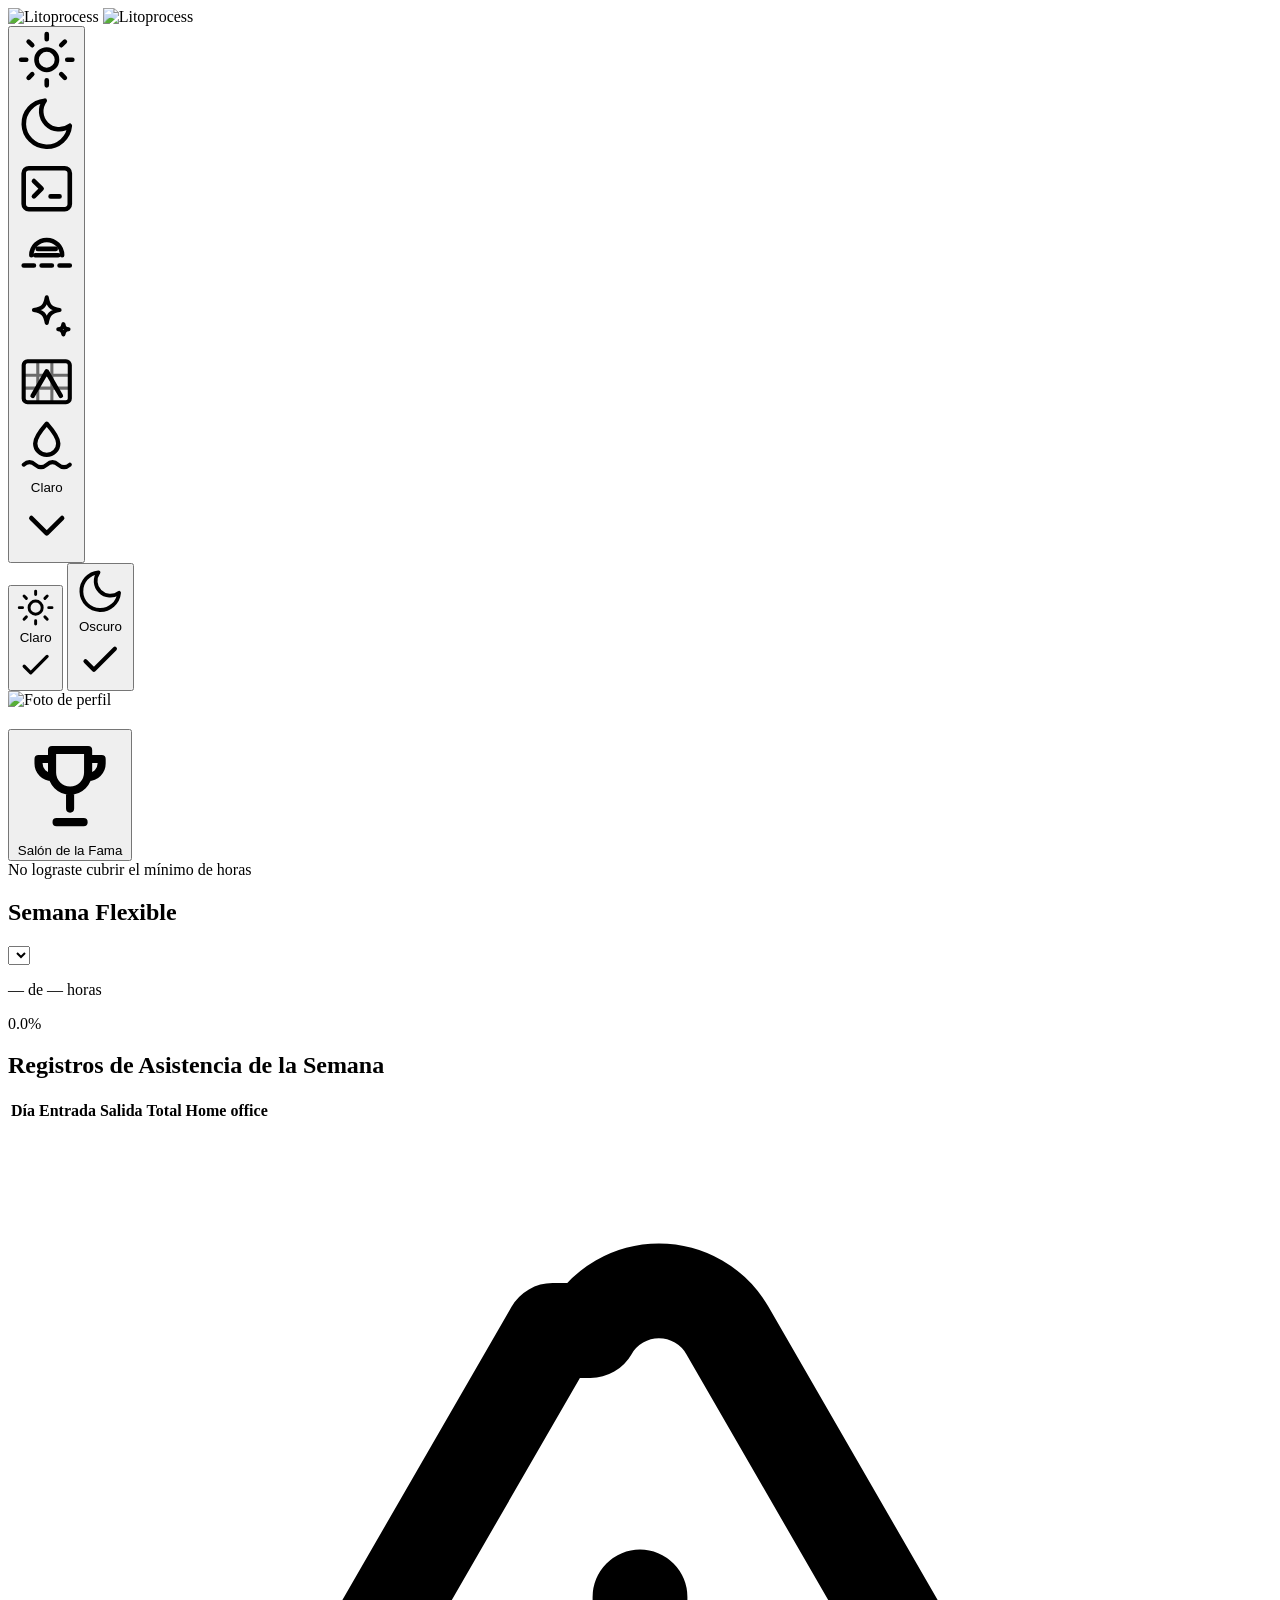
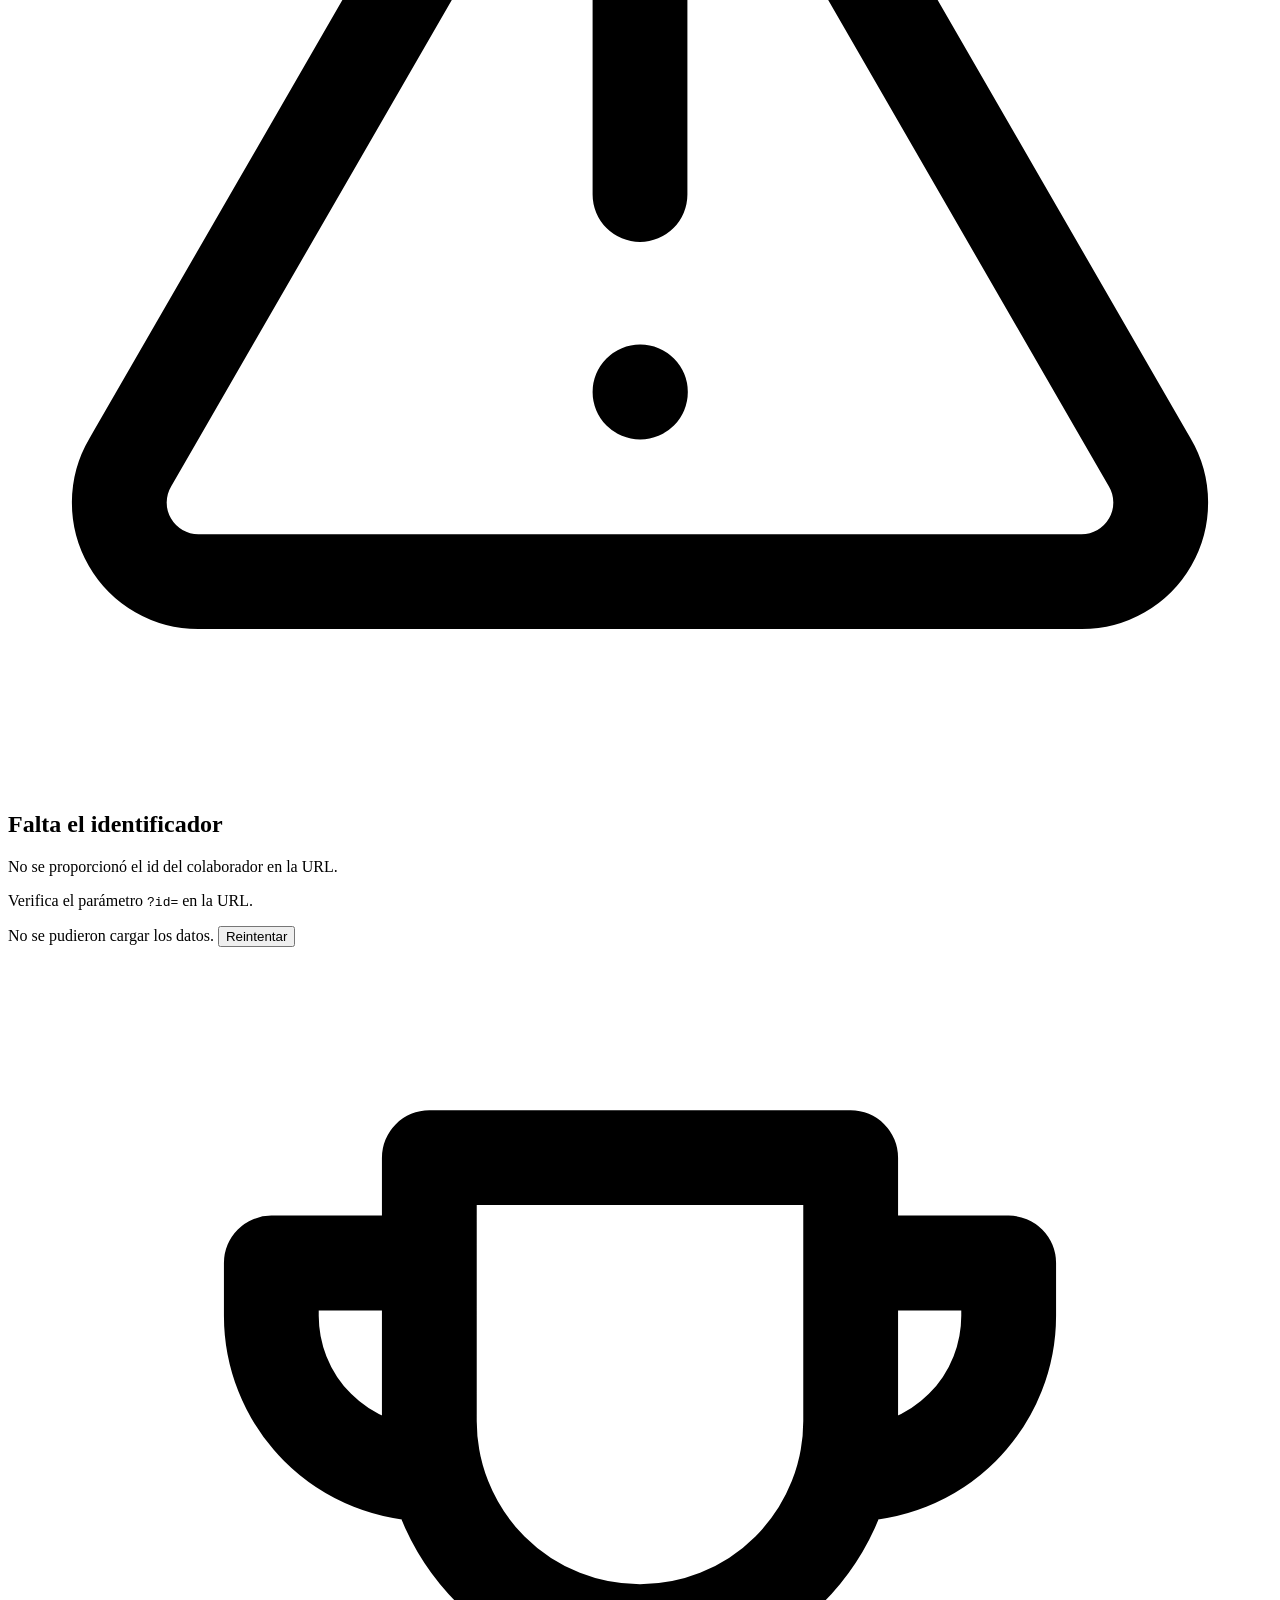
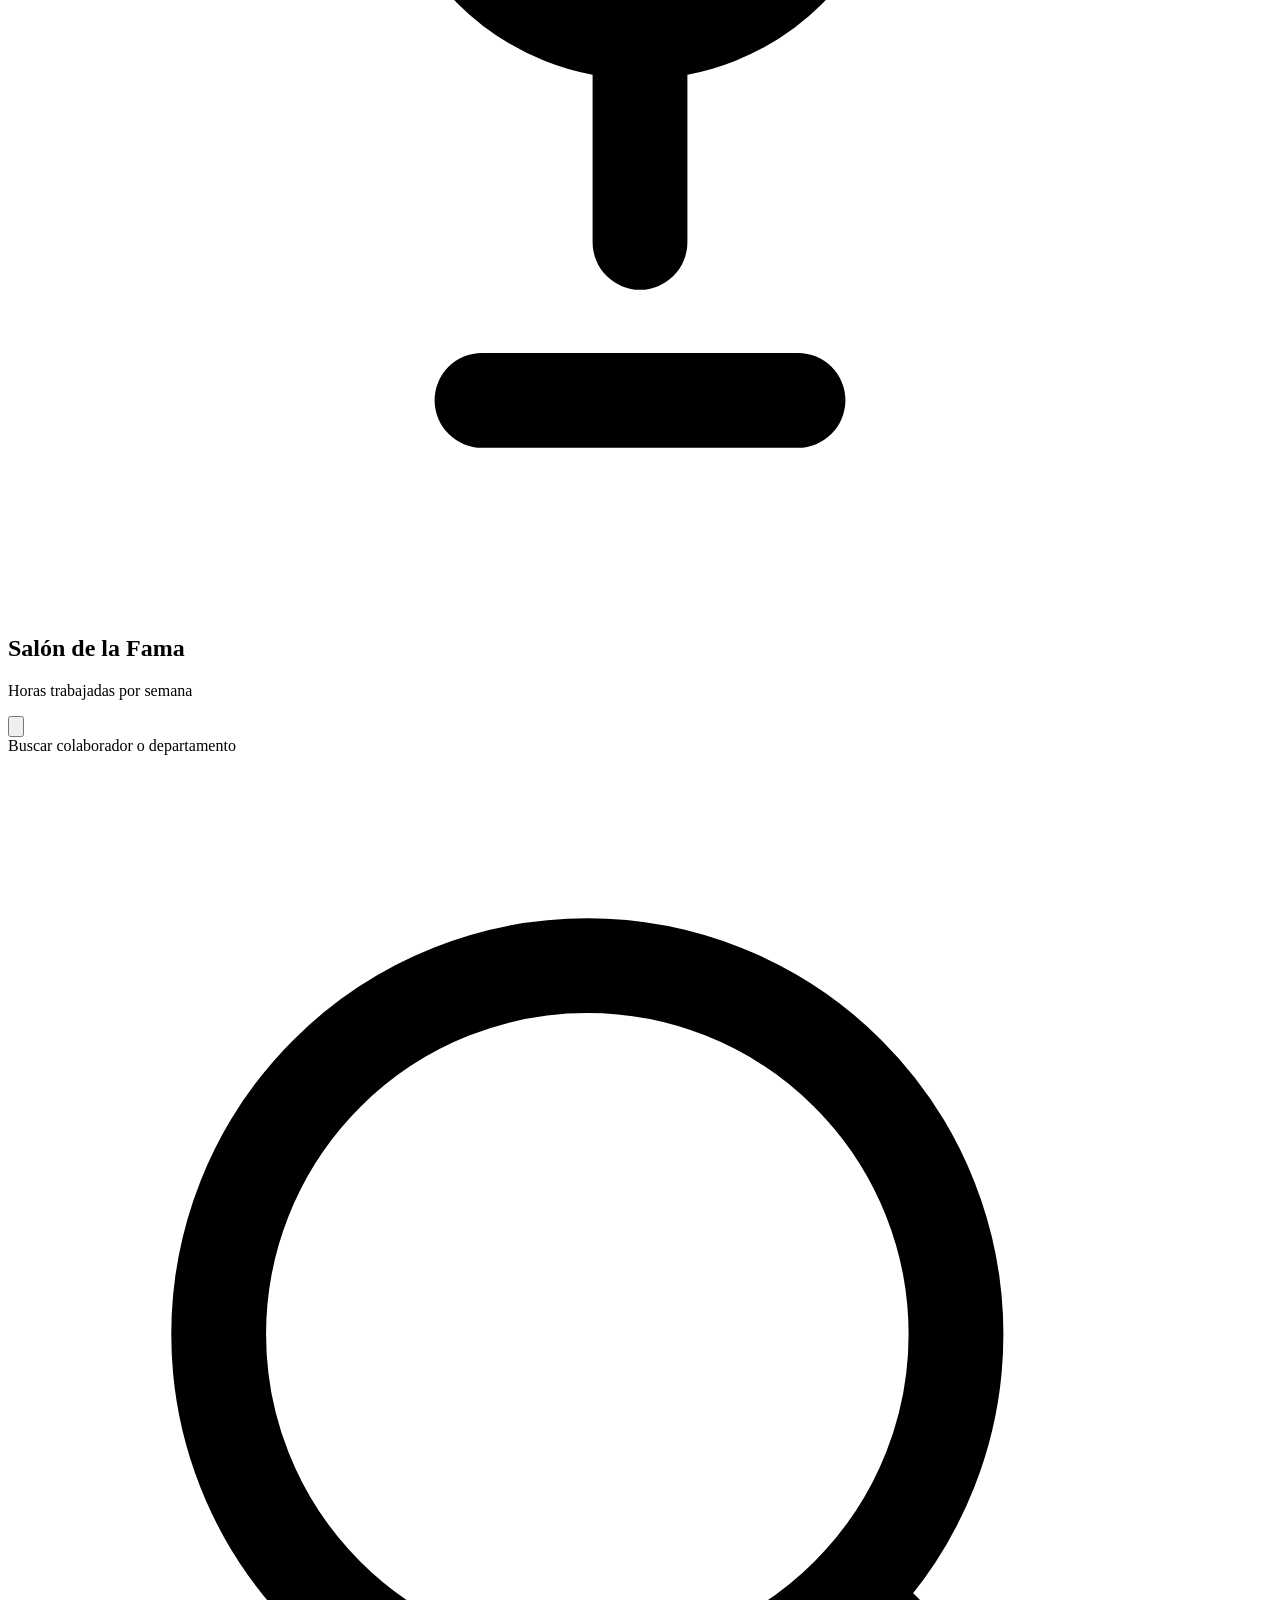
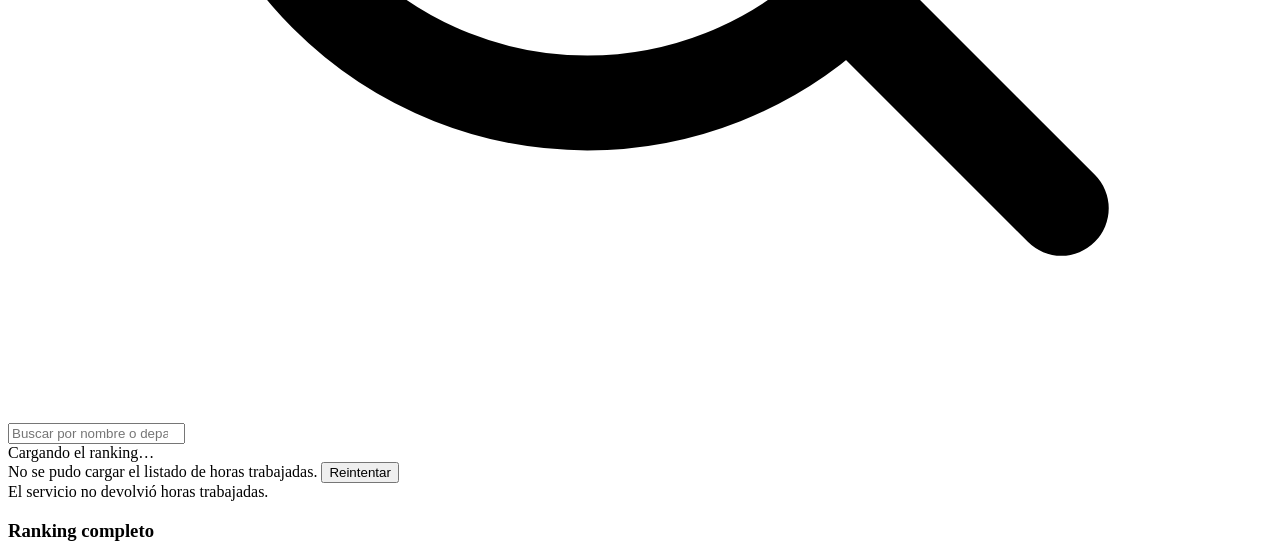
==== commit a7dc0d7c: "feat: agregar lluvia gris como aviso de mínimo de horas no cubierto y ajustar animaciones" ====
--- a/index.html
+++ b/index.html
@@ -125,6 +125,18 @@
                 <section class="lg:col-span-2 relative bg-white dark:bg-slate-800 rounded-2xl shadow-sm border border-slate-100 dark:border-slate-700 p-5 sm:p-6 transition-colors">
                     <!-- Lienzo para los fuegos artificiales (limitado a esta tarjeta) -->
                     <canvas id="fireworks-canvas" class="hidden"></canvas>
+                    <!-- Lienzo para la lluvia gris (mínimo de horas no cubierto): se recorta a esta tarjeta -->
+                    <canvas id="rain-canvas" class="hidden"></canvas>
+                    <!-- Solo se muestra en semanas pasadas (no la actual) que no alcanzaron el mínimo de horas.
+                         Fila propia alineada a la derecha: así queda en la esquina superior sin pisar el % ni el título. -->
+                    <div class="flex justify-end">
+                        <span id="week-warning-badge"
+                              class="hidden mb-2 inline-flex items-center gap-1 px-2 py-0.5 rounded-md
+                                     bg-red-50 dark:bg-red-500/10 text-red-600 dark:text-red-400
+                                     text-[11px] font-semibold">
+                            No lograste cubrir el mínimo de horas
+                        </span>
+                    </div>
                     <div class="flex items-end justify-between gap-3 mb-4">
                         <!-- min-w-0: deja que el título/selector se encojan antes de empujar al porcentaje -->
                         <div class="min-w-0">
@@ -219,30 +231,30 @@
             <!-- <section> a propósito: hereda el estilo de tarjeta de los temas matrix/synthwave/galaxy -->
             <section class="w-full max-w-4xl max-h-[92vh] flex flex-col bg-white dark:bg-slate-800 rounded-2xl shadow-xl border border-slate-100 dark:border-slate-700">
 
-                <!-- Encabezado -->
-                <div class="flex items-start justify-between gap-3 p-5 sm:p-6 border-b border-slate-100 dark:border-slate-700">
-                    <div class="flex items-center gap-3 min-w-0">
-                        <span class="shrink-0 w-11 h-11 rounded-xl bg-gradient-to-br from-amber-300 to-amber-500 text-white flex items-center justify-center shadow-sm">
-                            <svg class="w-6 h-6" fill="none" stroke="currentColor" viewBox="0 0 24 24">
+                <!-- Encabezado (compacto: deja el máximo de alto al ranking) -->
+                <div class="flex items-center justify-between gap-3 px-4 sm:px-5 py-2.5 border-b border-slate-100 dark:border-slate-700">
+                    <div class="flex items-center gap-2.5 min-w-0">
+                        <span class="shrink-0 w-8 h-8 rounded-lg bg-gradient-to-br from-amber-300 to-amber-500 text-white flex items-center justify-center shadow-sm">
+                            <svg class="w-5 h-5" fill="none" stroke="currentColor" viewBox="0 0 24 24">
                                 <path stroke-linecap="round" stroke-linejoin="round" stroke-width="1.8"
                                       d="M8 4h8v5a4 4 0 01-8 0V4zM8 6H5v1a3 3 0 003 3M16 6h3v1a3 3 0 01-3 3M12 13v4m-3 3h6"/>
                             </svg>
                         </span>
                         <div class="min-w-0">
-                            <h2 class="text-lg font-bold text-slate-800 dark:text-slate-100">Salón de la Fama</h2>
-                            <p class="text-xs text-slate-400 dark:text-slate-500">Horas trabajadas por semana</p>
+                            <h2 class="text-sm sm:text-base font-bold text-slate-800 dark:text-slate-100 leading-tight">Salón de la Fama</h2>
+                            <p class="text-[11px] text-slate-400 dark:text-slate-500 leading-tight">Horas trabajadas por semana</p>
                         </div>
                     </div>
                     <button id="salon-close" type="button" aria-label="Cerrar"
-                            class="shrink-0 p-2 rounded-lg text-slate-400 hover:text-slate-600 hover:bg-slate-100 dark:hover:text-slate-200 dark:hover:bg-slate-700 transition-colors">
-                        <svg class="w-5 h-5" fill="none" stroke="currentColor" viewBox="0 0 24 24">
+                            class="shrink-0 p-1.5 rounded-lg text-slate-400 hover:text-slate-600 hover:bg-slate-100 dark:hover:text-slate-200 dark:hover:bg-slate-700 transition-colors">
+                        <svg class="w-4 h-4" fill="none" stroke="currentColor" viewBox="0 0 24 24">
                             <path stroke-linecap="round" stroke-linejoin="round" stroke-width="1.8" d="M6 6l12 12M18 6L6 18"/>
                         </svg>
                     </button>
                 </div>
 
                 <!-- Barra de herramientas: pestañas de semana + buscador -->
-                <div id="salon-toolbar" class="hidden px-5 sm:px-6 pt-4 space-y-3">
+                <div id="salon-toolbar" class="hidden px-4 sm:px-5 pt-3 space-y-2.5">
                     <div id="salon-weeks" class="flex gap-2 overflow-x-auto pb-1"></div>
                     <label class="relative block">
                         <span class="sr-only">Buscar colaborador o departamento</span>
@@ -277,7 +289,7 @@
 
                     <!-- Contenido -->
                     <div id="salon-content" class="hidden space-y-5">
-                        <div id="salon-summary" class="grid grid-cols-3 gap-3"></div>
+                        <div id="salon-summary" class="grid grid-cols-2 sm:grid-cols-4 gap-3"></div>
                         <div id="salon-podium" class="grid grid-cols-1 sm:grid-cols-3 gap-3 sm:items-end"></div>
                         <div>
                             <h3 id="salon-list-title" class="text-xs font-semibold text-slate-400 dark:text-slate-500 uppercase tracking-wider mb-1">Ranking completo</h3>
--- a/css/styles.css
+++ b/css/styles.css
@@ -13,7 +13,8 @@
 }
 
 /* ===== Fuegos artificiales (lienzo a pantalla completa: las partículas nunca se recortan) ===== */
-#fireworks-canvas {
+#fireworks-canvas,
+#rain-canvas {
     position: fixed;
     inset: 0;                    /* cubre todo el viewport */
     width: 100vw;
@@ -29,6 +30,43 @@
 }
 .bar-complete {
     animation: barGlow 1.2s ease-in-out infinite;
+}
+
+/* Aviso de "no cubriste el mínimo de horas" en semanas pasadas: un pequeño
+   pop al aparecer para llamar la atención sin quedarse animando después. */
+@keyframes badgeWarningPop {
+    0%   { transform: scale(0.85); opacity: 0; }
+    60%  { transform: scale(1.05); opacity: 1; }
+    100% { transform: scale(1);    opacity: 1; }
+}
+.badge-min-hours {
+    animation: badgeWarningPop 0.4s ease-out;
+}
+@media (prefers-reduced-motion: reduce) {
+    .badge-min-hours {
+        animation: none;
+    }
+}
+
+/* Barras del ranking del Salón de la Fama: se pintan en 0% y JS les asigna su
+   ancho real ya insertadas, así la transición las hace crecer (cada fila con su
+   propio transition-delay para que avancen en cascada). */
+.salon-bar {
+    transition: width 900ms cubic-bezier(0.22, 1, 0.36, 1);
+}
+/* Sin animación si el sistema pide reducir movimiento: la barra aparece ya llena. */
+@media (prefers-reduced-motion: reduce) {
+    .salon-bar {
+        transition: none;
+        transition-delay: 0ms !important;
+    }
+}
+
+/* Barra del Salón de la Fama para quien excede la jornada completa (47.5 h):
+   se queda al 100% y solo cambia de color, en púrpura neón con su resplandor. */
+.salon-bar-extra {
+    background: linear-gradient(90deg, #a21cf0, #d946ef);
+    box-shadow: 0 0 6px 1px rgba(192, 38, 255, 0.75), 0 0 14px 2px rgba(217, 70, 239, 0.45);
 }
 
 /* =========================================================
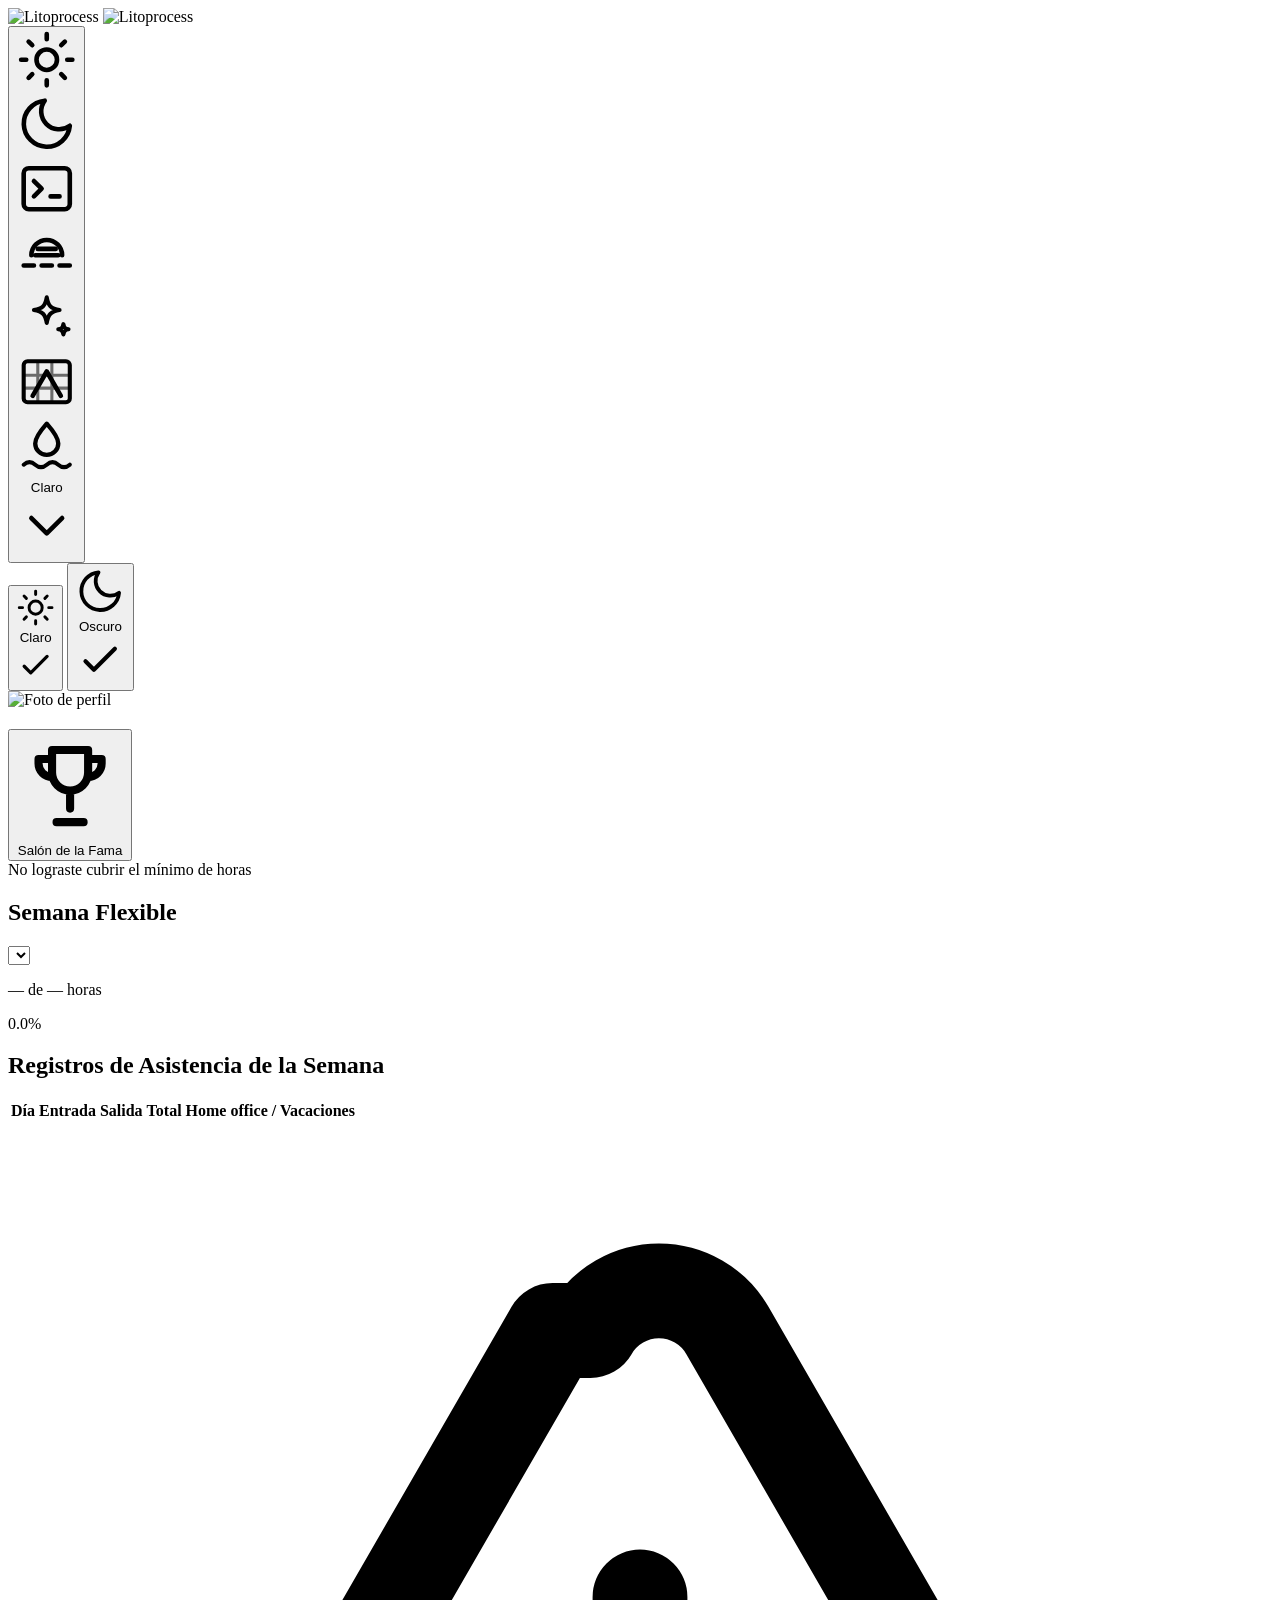
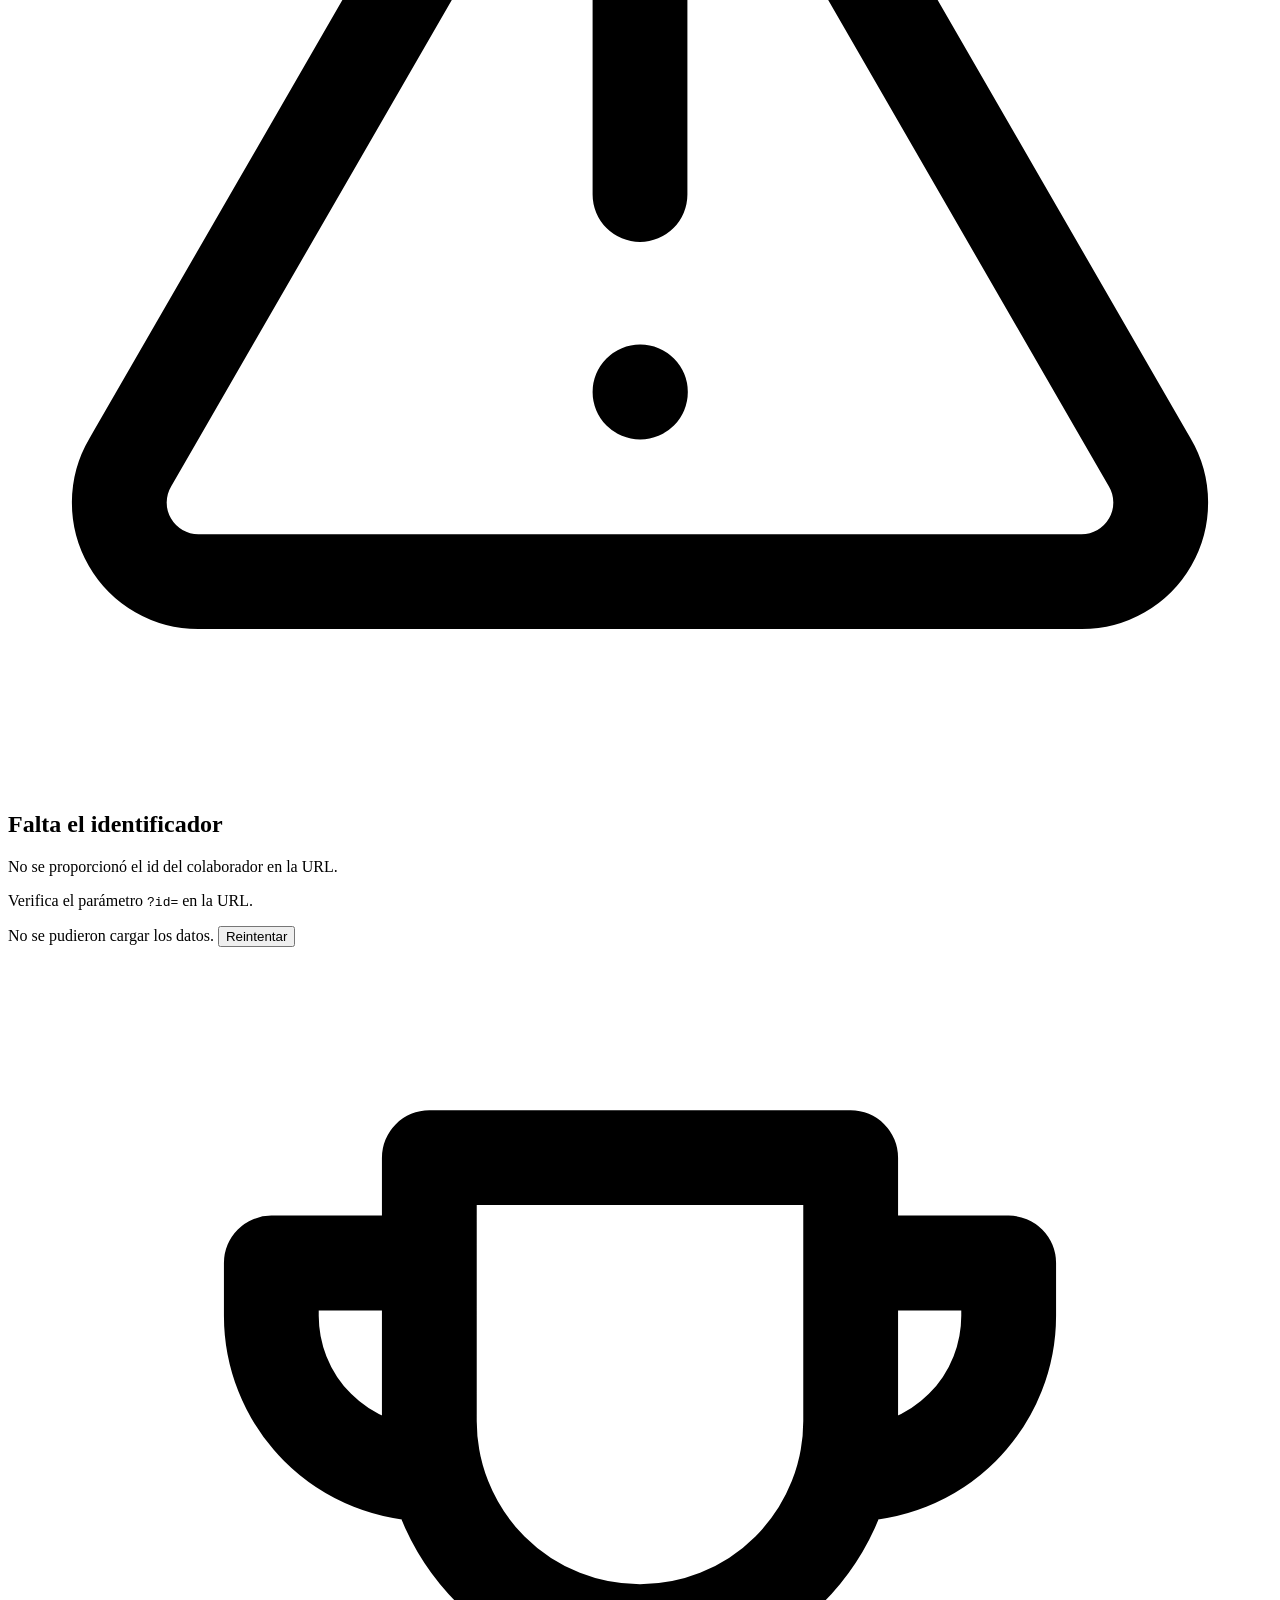
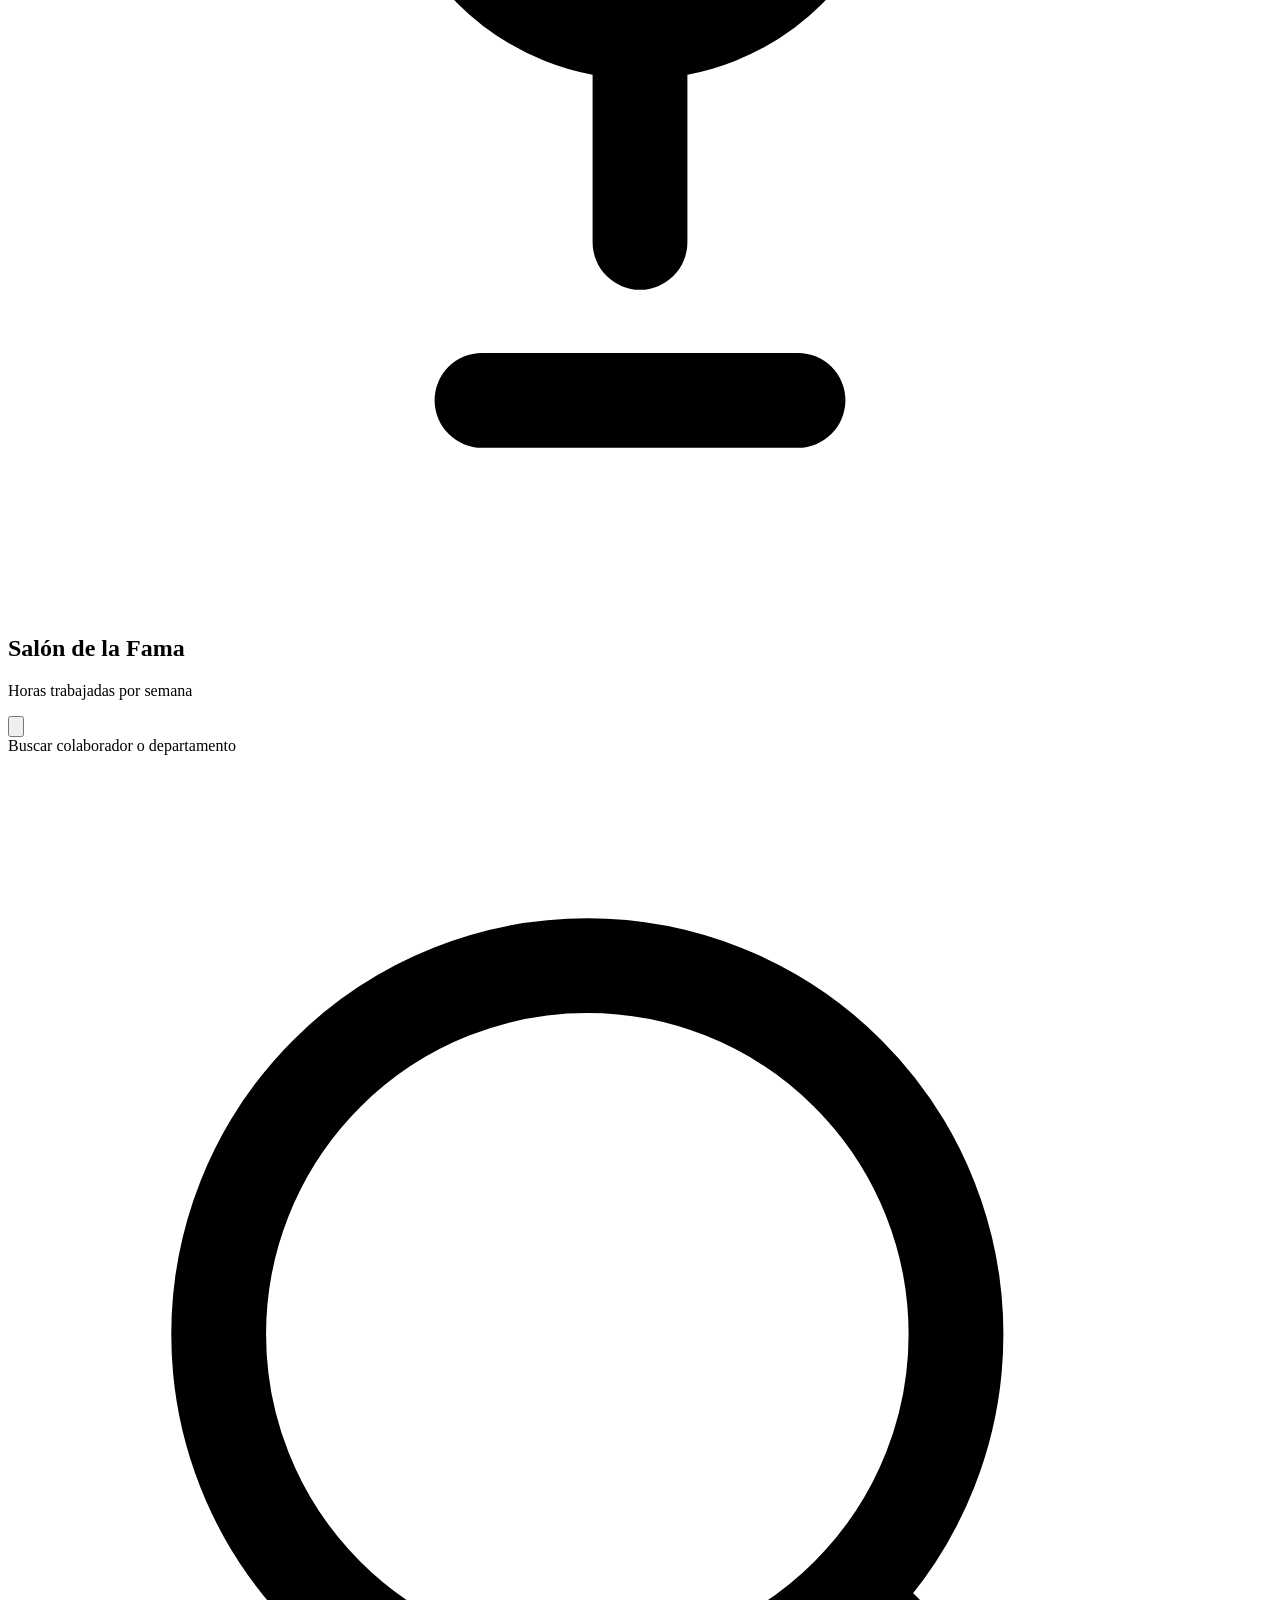
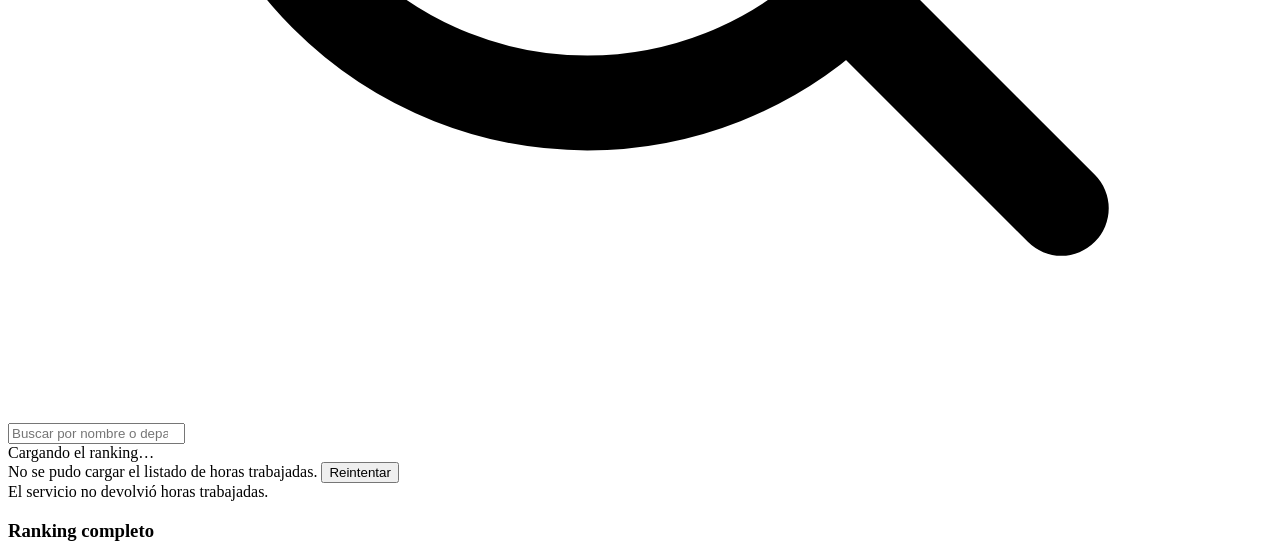
==== commit 4f310ed3: "feat: agregar soporte para vacaciones en el sistema de gestión de horas" ====
--- a/index.html
+++ b/index.html
@@ -180,7 +180,7 @@
                                 <th class="text-center py-3 px-3">Entrada</th>
                                 <th class="text-center py-3 px-3">Salida</th>
                                 <th class="text-right  py-3 px-3">Total</th>
-                                <th class="py-3 px-3 w-12"><span class="sr-only">Home office</span></th>
+                                <th class="py-3 px-3 w-12"><span class="sr-only">Home office / Vacaciones</span></th>
                             </tr>
                         </thead>
                         <tbody id="records-body" class="divide-y divide-slate-50 dark:divide-slate-700/60 text-sm"></tbody>
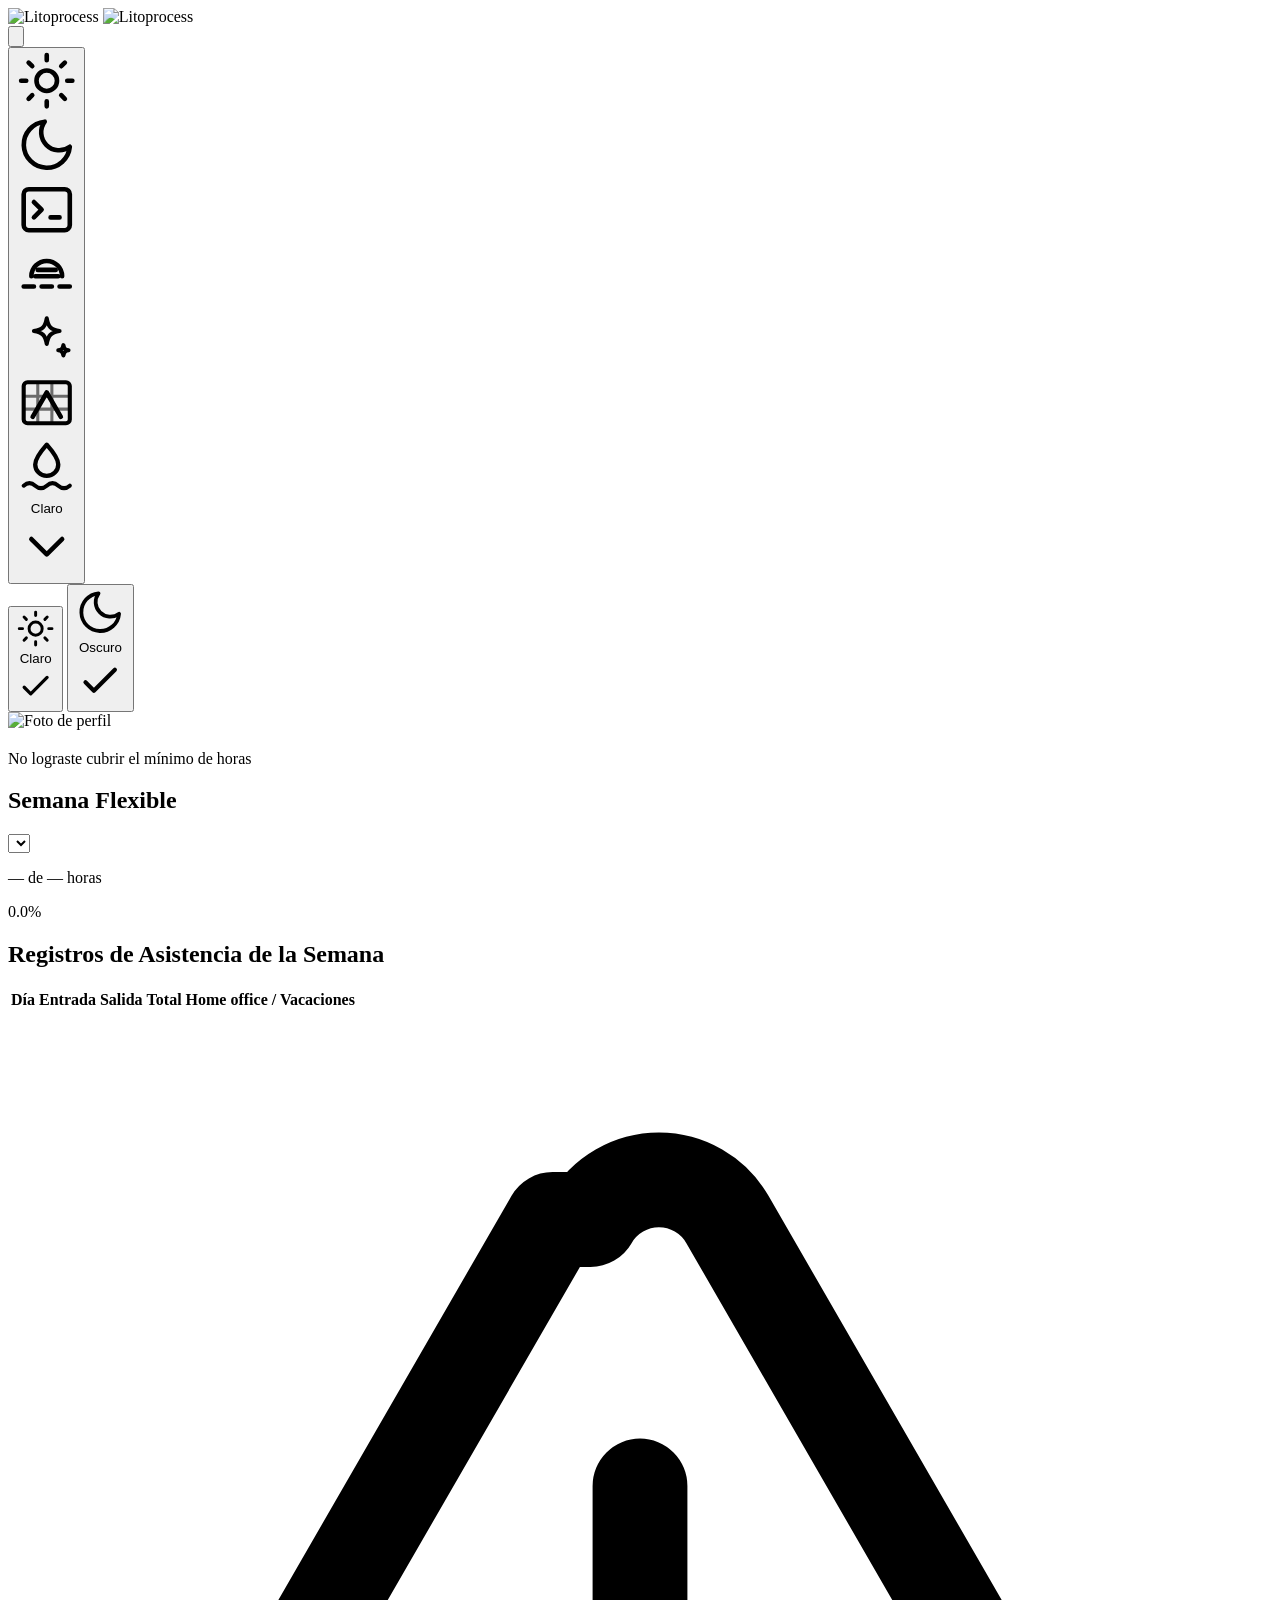
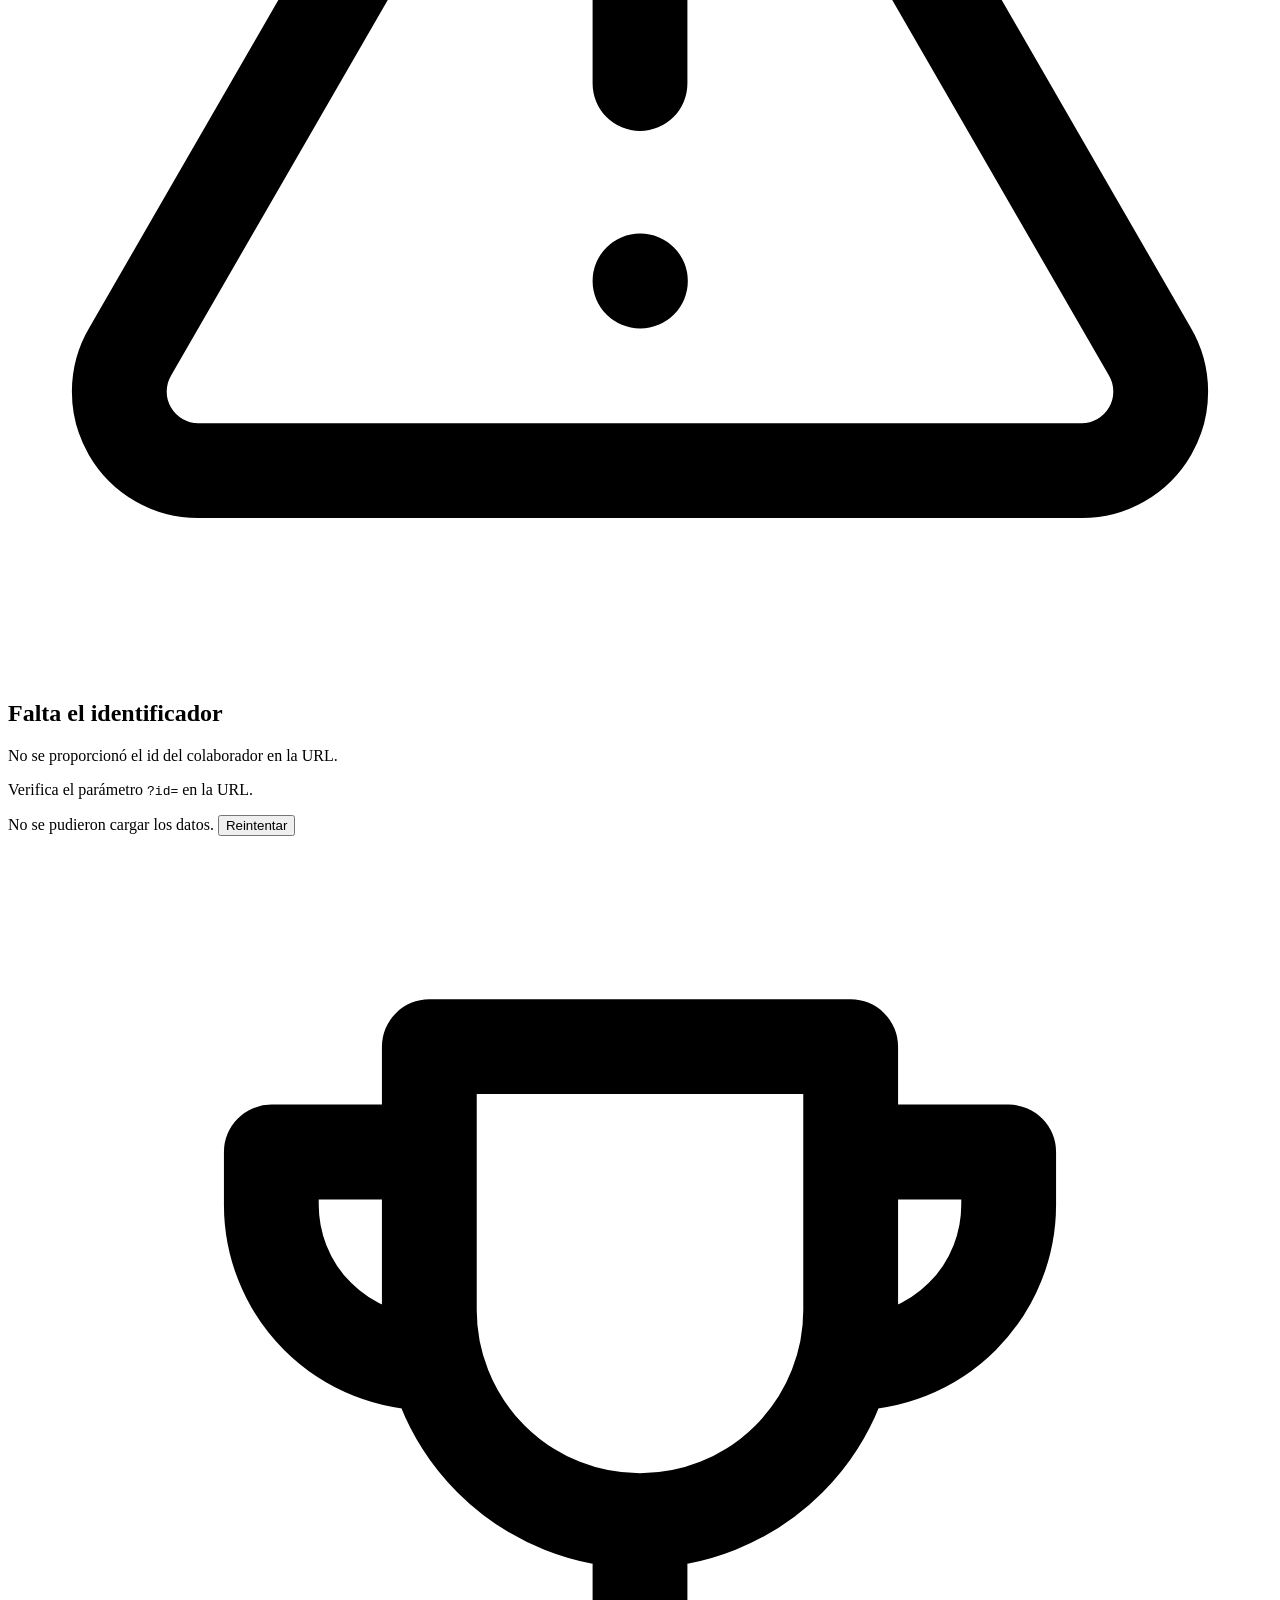
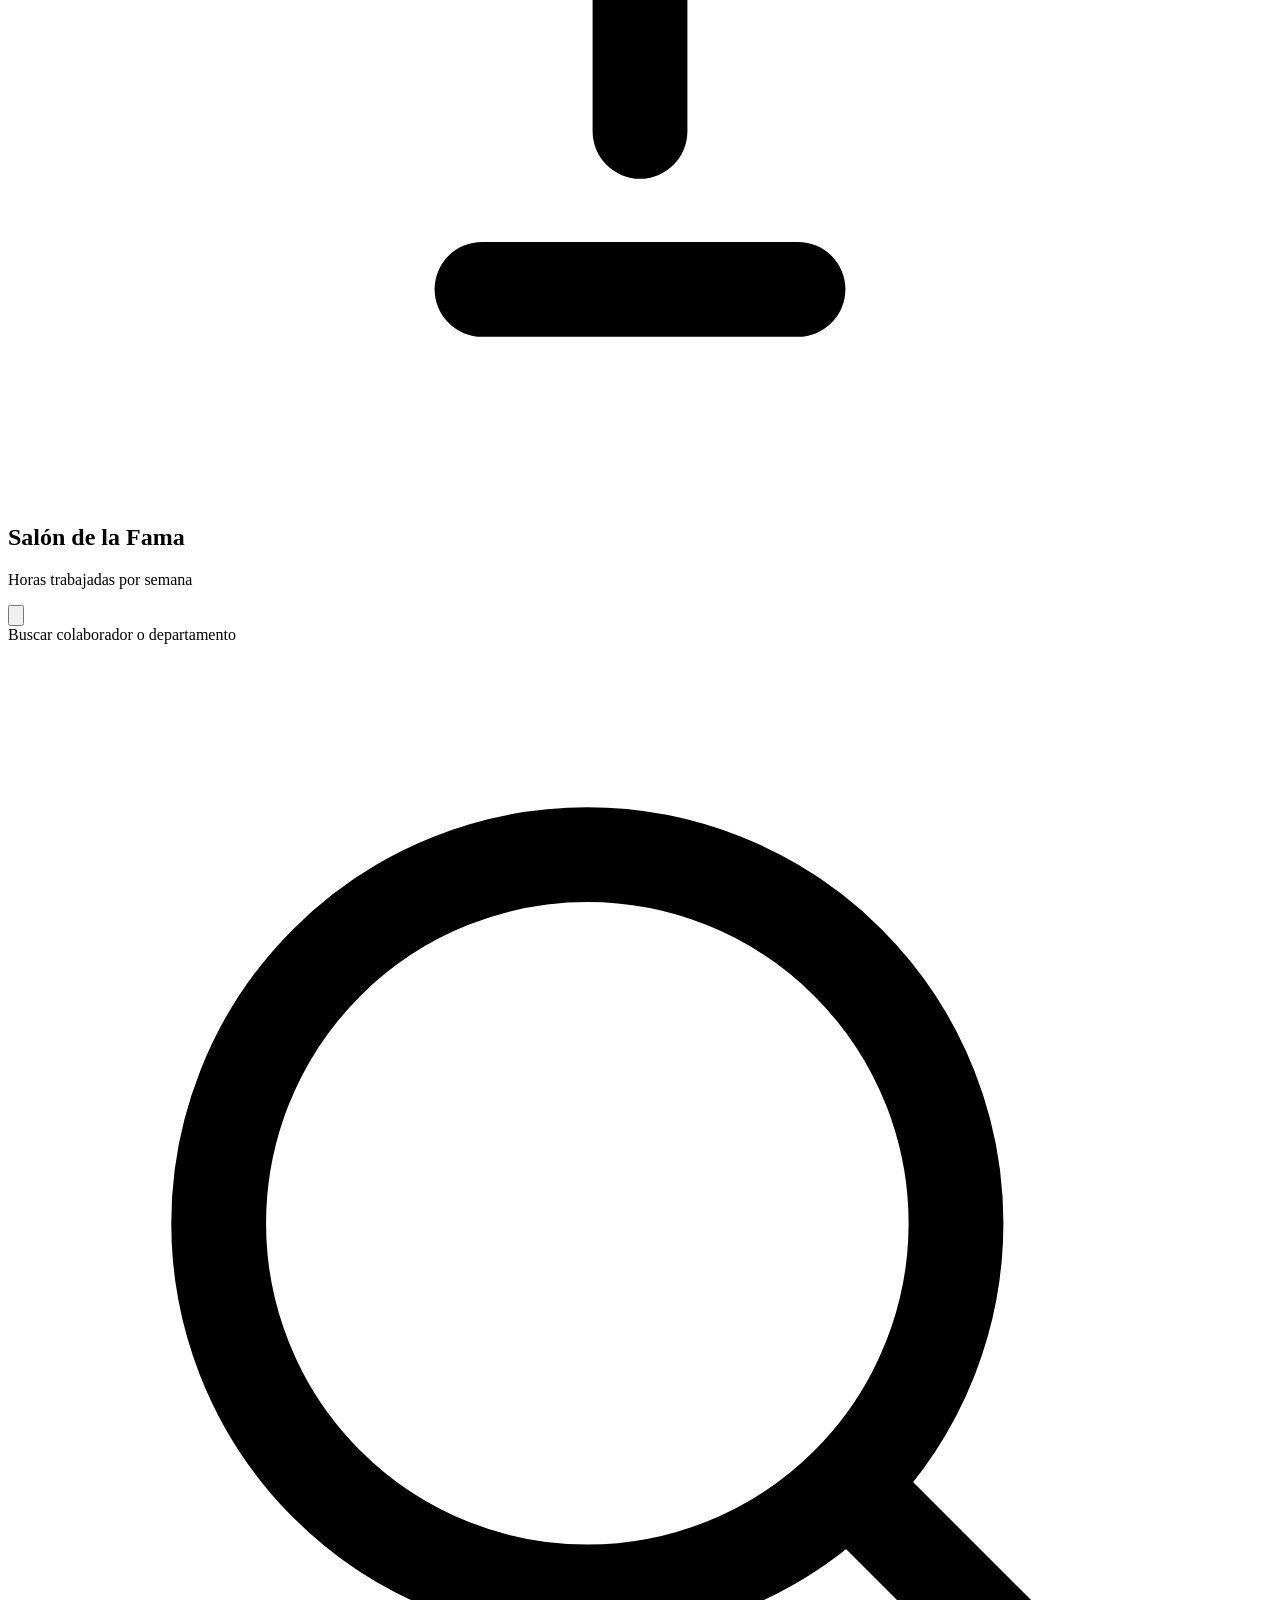
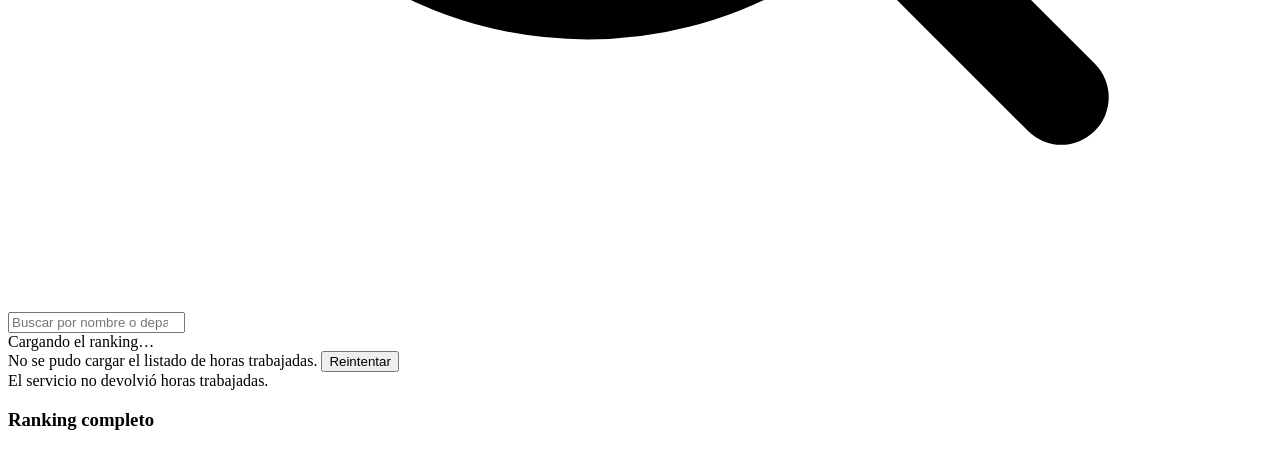
==== commit 56957d07: "feat: agregar acceso y animaciones al Salón de la Fama" ====
--- a/index.html
+++ b/index.html
@@ -22,6 +22,24 @@
             <img src="https://servicios.litoprocess.com/static/assets/img/lito-dark.png"
                  alt="Litoprocess" class="max-h-9 w-auto object-contain hidden dark:block">
 
+            <!-- items-stretch: el acceso al Salón toma el mismo alto que el selector de tema -->
+            <div class="flex items-stretch gap-2">
+            <!-- Acceso al Salón de la Fama: JS lo muestra solo para los números de
+                 empleado autorizados (SALON_FAMA_EMPLEADOS en js/config.js).
+                 Compacto: en móvil solo el trofeo, desde sm también el texto. -->
+            <button id="salon-access" type="button" aria-label="Salón de la Fama" title="Salón de la Fama"
+                    class="hidden inline-flex items-center gap-1.5 px-2.5 py-2 rounded-xl
+                           bg-gradient-to-r from-amber-400 to-amber-500 text-white text-xs font-semibold
+                           shadow-sm hover:from-amber-500 hover:to-amber-600 focus:outline-none
+                           focus:ring-2 focus:ring-amber-400 focus:ring-offset-2 dark:focus:ring-offset-slate-900 transition-colors">
+                <!-- Trofeo -->
+                <svg class="w-5 h-5" fill="none" stroke="currentColor" viewBox="0 0 24 24" aria-hidden="true">
+                    <path stroke-linecap="round" stroke-linejoin="round" stroke-width="1.8"
+                          d="M8 4h8v5a4 4 0 01-8 0V4zM8 6H5v1a3 3 0 003 3M16 6h3v1a3 3 0 01-3 3M12 13v4m-3 3h6"/>
+                </svg>
+                
+            </button>
+
             <!-- Selector de tema (dropdown). Las opciones las genera JS según el
                  departamento: los temas exclusivos (matrix, synthwave, galaxy,
                  blueprint, pandora) solo para Sistemas (ver renderThemeMenu). -->
@@ -76,6 +94,7 @@
                 <div id="theme-dropdown" role="menu" aria-labelledby="theme-toggle"
                      class="hidden absolute right-0 mt-2 w-44 origin-top-right rounded-xl border border-slate-200 bg-white shadow-lg dark:border-slate-700 dark:bg-slate-800 py-1 z-40"></div>
             </div>
+            </div>
         </div>
     </header>
 
@@ -105,20 +124,6 @@
                         <span class="skeleton inline-block h-3 w-32 rounded"></span>
                     </p>
 
-                    <!-- Acceso al Salón de la Fama: JS lo muestra solo para los números de
-                         empleado autorizados (SALON_FAMA_EMPLEADOS en js/config.js). -->
-                    <button id="salon-access" type="button"
-                            class="hidden mt-5 w-full inline-flex items-center justify-center gap-2 px-4 py-2.5 rounded-xl
-                                   bg-gradient-to-r from-amber-400 to-amber-500 text-white text-sm font-semibold
-                                   shadow-sm hover:from-amber-500 hover:to-amber-600 focus:outline-none
-                                   focus:ring-2 focus:ring-amber-400 focus:ring-offset-2 dark:focus:ring-offset-slate-800 transition-colors">
-                        <!-- Trofeo -->
-                        <svg class="w-5 h-5" fill="none" stroke="currentColor" viewBox="0 0 24 24">
-                            <path stroke-linecap="round" stroke-linejoin="round" stroke-width="1.8"
-                                  d="M8 4h8v5a4 4 0 01-8 0V4zM8 6H5v1a3 3 0 003 3M16 6h3v1a3 3 0 01-3 3M12 13v4m-3 3h6"/>
-                        </svg>
-                        Salón de la Fama
-                    </button>
                 </section>
 
                 <!-- Tarjeta de resumen semanal -->
@@ -140,7 +145,8 @@
                     <div class="flex items-end justify-between gap-3 mb-4">
                         <!-- min-w-0: deja que el título/selector se encojan antes de empujar al porcentaje -->
                         <div class="min-w-0">
-                            <div class="flex items-center gap-2">
+                            <!-- items-stretch: el acceso al Salón toma el mismo alto que el selector de tema -->
+            <div class="flex items-stretch gap-2">
                                 <h2 id="week-title" class="text-sm sm:text-base font-medium text-slate-700 dark:text-slate-200 truncate">Semana Flexible</h2>
                                 <!-- Selector de semana: visible solo cuando el servicio devuelve más de una semana -->
                                 <select id="week-selector"
@@ -159,10 +165,11 @@
                              style="width: 0%"></div>
                     </div>
 
-                    <!-- 7 tarjetas (ver renderWeek). En sm+: 3 de horas + 3 de incidencias en
-                         las tres primeras columnas y "Diferencia" ocupando la cuarta columna
-                         completa (las dos filas). En móvil: 2 columnas y "Diferencia" al final,
-                         a todo el ancho y separada por una línea. -->
+                    <!-- 8 tarjetas (ver renderWeek). En sm+: fila 1 con 4 de horas (Esperadas,
+                         Reportadas, Vacaciones, Festivas) y fila 2 con 3 de incidencias +
+                         "Diferencia" en la cuarta columna, separada por una línea. En móvil:
+                         2 columnas y "Diferencia" al final, a todo el ancho y separada por
+                         una línea. -->
                     <div id="stats-grid" class="mt-5 grid grid-cols-2 sm:grid-cols-4 gap-y-4 gap-x-4"></div>
                 </section>
             </div>
@@ -224,81 +231,81 @@
     <!-- ===== Salón de la Fama: listado global de horas trabajadas por semana =====
          Hijo directo de <body> para que la capa cubra también el encabezado.
          Todo su contenido lo genera js/salon.js. -->
-    <div id="salon-modal" class="hidden fixed inset-0 z-[70] overflow-y-auto">
-        <div id="salon-backdrop" class="fixed inset-0 bg-slate-900/60 backdrop-blur-sm"></div>
-
-        <div class="relative min-h-full flex items-start sm:items-center justify-center p-3 sm:p-6">
-            <!-- <section> a propósito: hereda el estilo de tarjeta de los temas matrix/synthwave/galaxy -->
-            <section class="w-full max-w-4xl max-h-[92vh] flex flex-col bg-white dark:bg-slate-800 rounded-2xl shadow-xl border border-slate-100 dark:border-slate-700">
-
-                <!-- Encabezado (compacto: deja el máximo de alto al ranking) -->
-                <div class="flex items-center justify-between gap-3 px-4 sm:px-5 py-2.5 border-b border-slate-100 dark:border-slate-700">
-                    <div class="flex items-center gap-2.5 min-w-0">
-                        <span class="shrink-0 w-8 h-8 rounded-lg bg-gradient-to-br from-amber-300 to-amber-500 text-white flex items-center justify-center shadow-sm">
-                            <svg class="w-5 h-5" fill="none" stroke="currentColor" viewBox="0 0 24 24">
-                                <path stroke-linecap="round" stroke-linejoin="round" stroke-width="1.8"
-                                      d="M8 4h8v5a4 4 0 01-8 0V4zM8 6H5v1a3 3 0 003 3M16 6h3v1a3 3 0 01-3 3M12 13v4m-3 3h6"/>
-                            </svg>
-                        </span>
-                        <div class="min-w-0">
-                            <h2 class="text-sm sm:text-base font-bold text-slate-800 dark:text-slate-100 leading-tight">Salón de la Fama</h2>
-                            <p class="text-[11px] text-slate-400 dark:text-slate-500 leading-tight">Horas trabajadas por semana</p>
-                        </div>
-                    </div>
-                    <button id="salon-close" type="button" aria-label="Cerrar"
-                            class="shrink-0 p-1.5 rounded-lg text-slate-400 hover:text-slate-600 hover:bg-slate-100 dark:hover:text-slate-200 dark:hover:bg-slate-700 transition-colors">
-                        <svg class="w-4 h-4" fill="none" stroke="currentColor" viewBox="0 0 24 24">
-                            <path stroke-linecap="round" stroke-linejoin="round" stroke-width="1.8" d="M6 6l12 12M18 6L6 18"/>
+    <div id="salon-modal" class="hidden fixed inset-0 z-[70]">
+        <div id="salon-backdrop" class="salon-backdrop fixed inset-0 bg-slate-900/60 backdrop-blur-sm"></div>
+
+        <!-- Barra lateral anclada a la derecha, a todo lo alto de la ventana.
+             <section> a propósito: hereda el estilo de tarjeta de los temas matrix/synthwave/galaxy -->
+        <section role="dialog" aria-modal="true" aria-label="Salón de la Fama"
+                 class="salon-drawer absolute inset-y-0 right-0 w-full sm:w-[min(42rem,92vw)] flex flex-col bg-white dark:bg-slate-800 shadow-2xl border-l border-slate-100 dark:border-slate-700">
+
+            <!-- Encabezado (compacto: deja el máximo de alto al ranking) -->
+            <div class="flex items-center justify-between gap-3 px-4 sm:px-5 py-2.5 border-b border-slate-100 dark:border-slate-700">
+                <div class="flex items-center gap-2.5 min-w-0">
+                    <span class="shrink-0 w-8 h-8 rounded-lg bg-gradient-to-br from-amber-300 to-amber-500 text-white flex items-center justify-center shadow-sm">
+                        <svg class="w-5 h-5" fill="none" stroke="currentColor" viewBox="0 0 24 24">
+                            <path stroke-linecap="round" stroke-linejoin="round" stroke-width="1.8"
+                                  d="M8 4h8v5a4 4 0 01-8 0V4zM8 6H5v1a3 3 0 003 3M16 6h3v1a3 3 0 01-3 3M12 13v4m-3 3h6"/>
                         </svg>
-                    </button>
-                </div>
-
-                <!-- Barra de herramientas: pestañas de semana + buscador -->
-                <div id="salon-toolbar" class="hidden px-4 sm:px-5 pt-3 space-y-2.5">
-                    <div id="salon-weeks" class="flex gap-2 overflow-x-auto pb-1"></div>
-                    <label class="relative block">
-                        <span class="sr-only">Buscar colaborador o departamento</span>
-                        <svg class="absolute left-3 top-1/2 -translate-y-1/2 w-4 h-4 text-slate-400" fill="none" stroke="currentColor" viewBox="0 0 24 24">
-                            <circle cx="11" cy="11" r="7" stroke-width="1.8"/>
-                            <path stroke-linecap="round" stroke-width="1.8" d="M20 20l-3.5-3.5"/>
-                        </svg>
-                        <input id="salon-search" type="search" autocomplete="off" placeholder="Buscar por nombre o departamento"
-                               class="w-full pl-9 pr-3 py-2 text-sm rounded-xl border border-slate-200 dark:border-slate-600 bg-white dark:bg-slate-700/40 text-slate-700 dark:text-slate-200 placeholder:text-slate-400 focus:outline-none focus:ring-2 focus:ring-brand-green">
-                    </label>
-                </div>
-
-                <!-- Cuerpo desplazable -->
-                <div class="flex-1 overflow-y-auto px-5 sm:px-6 py-4">
-
-                    <!-- Cargando -->
-                    <div id="salon-loading" class="hidden py-16 flex flex-col items-center gap-3 text-sm text-slate-400 dark:text-slate-500">
-                        <span class="w-8 h-8 rounded-full border-2 border-slate-200 dark:border-slate-600 border-t-brand-green animate-spin"></span>
-                        Cargando el ranking…
-                    </div>
-
-                    <!-- Error -->
-                    <div id="salon-error" class="hidden py-16 text-center text-sm text-slate-500 dark:text-slate-400">
-                        No se pudo cargar el listado de horas trabajadas.
-                        <button id="salon-retry" type="button" class="underline font-semibold">Reintentar</button>
-                    </div>
-
-                    <!-- Sin datos -->
-                    <div id="salon-empty" class="hidden py-16 text-center text-sm text-slate-400 dark:text-slate-500">
-                        El servicio no devolvió horas trabajadas.
-                    </div>
-
-                    <!-- Contenido -->
-                    <div id="salon-content" class="hidden space-y-5">
-                        <div id="salon-summary" class="grid grid-cols-2 sm:grid-cols-4 gap-3"></div>
-                        <div id="salon-podium" class="grid grid-cols-1 sm:grid-cols-3 gap-3 sm:items-end"></div>
-                        <div>
-                            <h3 id="salon-list-title" class="text-xs font-semibold text-slate-400 dark:text-slate-500 uppercase tracking-wider mb-1">Ranking completo</h3>
-                            <ul id="salon-list" class="divide-y divide-slate-50 dark:divide-slate-700/60"></ul>
-                        </div>
-                    </div>
-                </div>
-            </section>
-        </div>
+                    </span>
+                    <div class="min-w-0">
+                        <h2 class="text-sm sm:text-base font-bold text-slate-800 dark:text-slate-100 leading-tight">Salón de la Fama</h2>
+                        <p class="text-[11px] text-slate-400 dark:text-slate-500 leading-tight">Horas trabajadas por semana</p>
+                    </div>
+                </div>
+                <button id="salon-close" type="button" aria-label="Cerrar"
+                        class="shrink-0 p-1.5 rounded-lg text-slate-400 hover:text-slate-600 hover:bg-slate-100 dark:hover:text-slate-200 dark:hover:bg-slate-700 transition-colors">
+                    <svg class="w-4 h-4" fill="none" stroke="currentColor" viewBox="0 0 24 24">
+                        <path stroke-linecap="round" stroke-linejoin="round" stroke-width="1.8" d="M6 6l12 12M18 6L6 18"/>
+                    </svg>
+                </button>
+            </div>
+
+            <!-- Barra de herramientas: pestañas de semana + buscador -->
+            <div id="salon-toolbar" class="hidden px-4 sm:px-5 pt-3 space-y-2.5">
+                <div id="salon-weeks" class="flex gap-2 overflow-x-auto pb-1"></div>
+                <label class="relative block">
+                    <span class="sr-only">Buscar colaborador o departamento</span>
+                    <svg class="absolute left-3 top-1/2 -translate-y-1/2 w-4 h-4 text-slate-400" fill="none" stroke="currentColor" viewBox="0 0 24 24">
+                        <circle cx="11" cy="11" r="7" stroke-width="1.8"/>
+                        <path stroke-linecap="round" stroke-width="1.8" d="M20 20l-3.5-3.5"/>
+                    </svg>
+                    <input id="salon-search" type="search" autocomplete="off" placeholder="Buscar por nombre o departamento"
+                           class="w-full pl-9 pr-3 py-2 text-sm rounded-xl border border-slate-200 dark:border-slate-600 bg-white dark:bg-slate-700/40 text-slate-700 dark:text-slate-200 placeholder:text-slate-400 focus:outline-none focus:ring-2 focus:ring-brand-green">
+                </label>
+            </div>
+
+            <!-- Cuerpo desplazable -->
+            <div class="flex-1 overflow-y-auto px-5 sm:px-6 py-4">
+
+                <!-- Cargando -->
+                <div id="salon-loading" class="hidden py-16 flex flex-col items-center gap-3 text-sm text-slate-400 dark:text-slate-500">
+                    <span class="w-8 h-8 rounded-full border-2 border-slate-200 dark:border-slate-600 border-t-brand-green animate-spin"></span>
+                    Cargando el ranking…
+                </div>
+
+                <!-- Error -->
+                <div id="salon-error" class="hidden py-16 text-center text-sm text-slate-500 dark:text-slate-400">
+                    No se pudo cargar el listado de horas trabajadas.
+                    <button id="salon-retry" type="button" class="underline font-semibold">Reintentar</button>
+                </div>
+
+                <!-- Sin datos -->
+                <div id="salon-empty" class="hidden py-16 text-center text-sm text-slate-400 dark:text-slate-500">
+                    El servicio no devolvió horas trabajadas.
+                </div>
+
+                <!-- Contenido -->
+                <div id="salon-content" class="hidden space-y-5">
+                    <div id="salon-summary" class="grid grid-cols-2 sm:grid-cols-4 gap-3"></div>
+                    <div id="salon-podium" class="grid grid-cols-1 sm:grid-cols-3 gap-3 sm:items-end"></div>
+                    <div>
+                        <h3 id="salon-list-title" class="text-xs font-semibold text-slate-400 dark:text-slate-500 uppercase tracking-wider mb-1">Ranking completo</h3>
+                        <ul id="salon-list" class="divide-y divide-slate-50 dark:divide-slate-700/60"></ul>
+                    </div>
+                </div>
+            </div>
+        </section>
     </div>
 
     <!-- Módulos ES: solo se carga el punto de entrada; el resto se resuelve por
--- a/css/styles.css
+++ b/css/styles.css
@@ -45,6 +45,26 @@
 @media (prefers-reduced-motion: reduce) {
     .badge-min-hours {
         animation: none;
+    }
+}
+
+/* Barra lateral del Salón de la Fama: entra deslizándose desde la derecha
+   mientras el fondo aparece. Al cerrar, JS agrega .salon-closing para
+   reproducir el movimiento inverso antes de ocultar la capa. */
+@keyframes salon-drawer-in  { from { transform: translateX(100%); } to { transform: translateX(0); } }
+@keyframes salon-drawer-out { from { transform: translateX(0); } to { transform: translateX(100%); } }
+@keyframes salon-fade-in    { from { opacity: 0; } to { opacity: 1; } }
+@keyframes salon-fade-out   { from { opacity: 1; } to { opacity: 0; } }
+
+#salon-modal .salon-drawer   { animation: salon-drawer-in 320ms cubic-bezier(0.22, 1, 0.36, 1); }
+#salon-modal .salon-backdrop { animation: salon-fade-in 240ms ease-out; }
+#salon-modal.salon-closing .salon-drawer   { animation: salon-drawer-out 220ms ease-in forwards; }
+#salon-modal.salon-closing .salon-backdrop { animation: salon-fade-out 220ms ease-in forwards; }
+
+@media (prefers-reduced-motion: reduce) {
+    #salon-modal .salon-drawer,
+    #salon-modal .salon-backdrop {
+        animation: none !important;
     }
 }
 
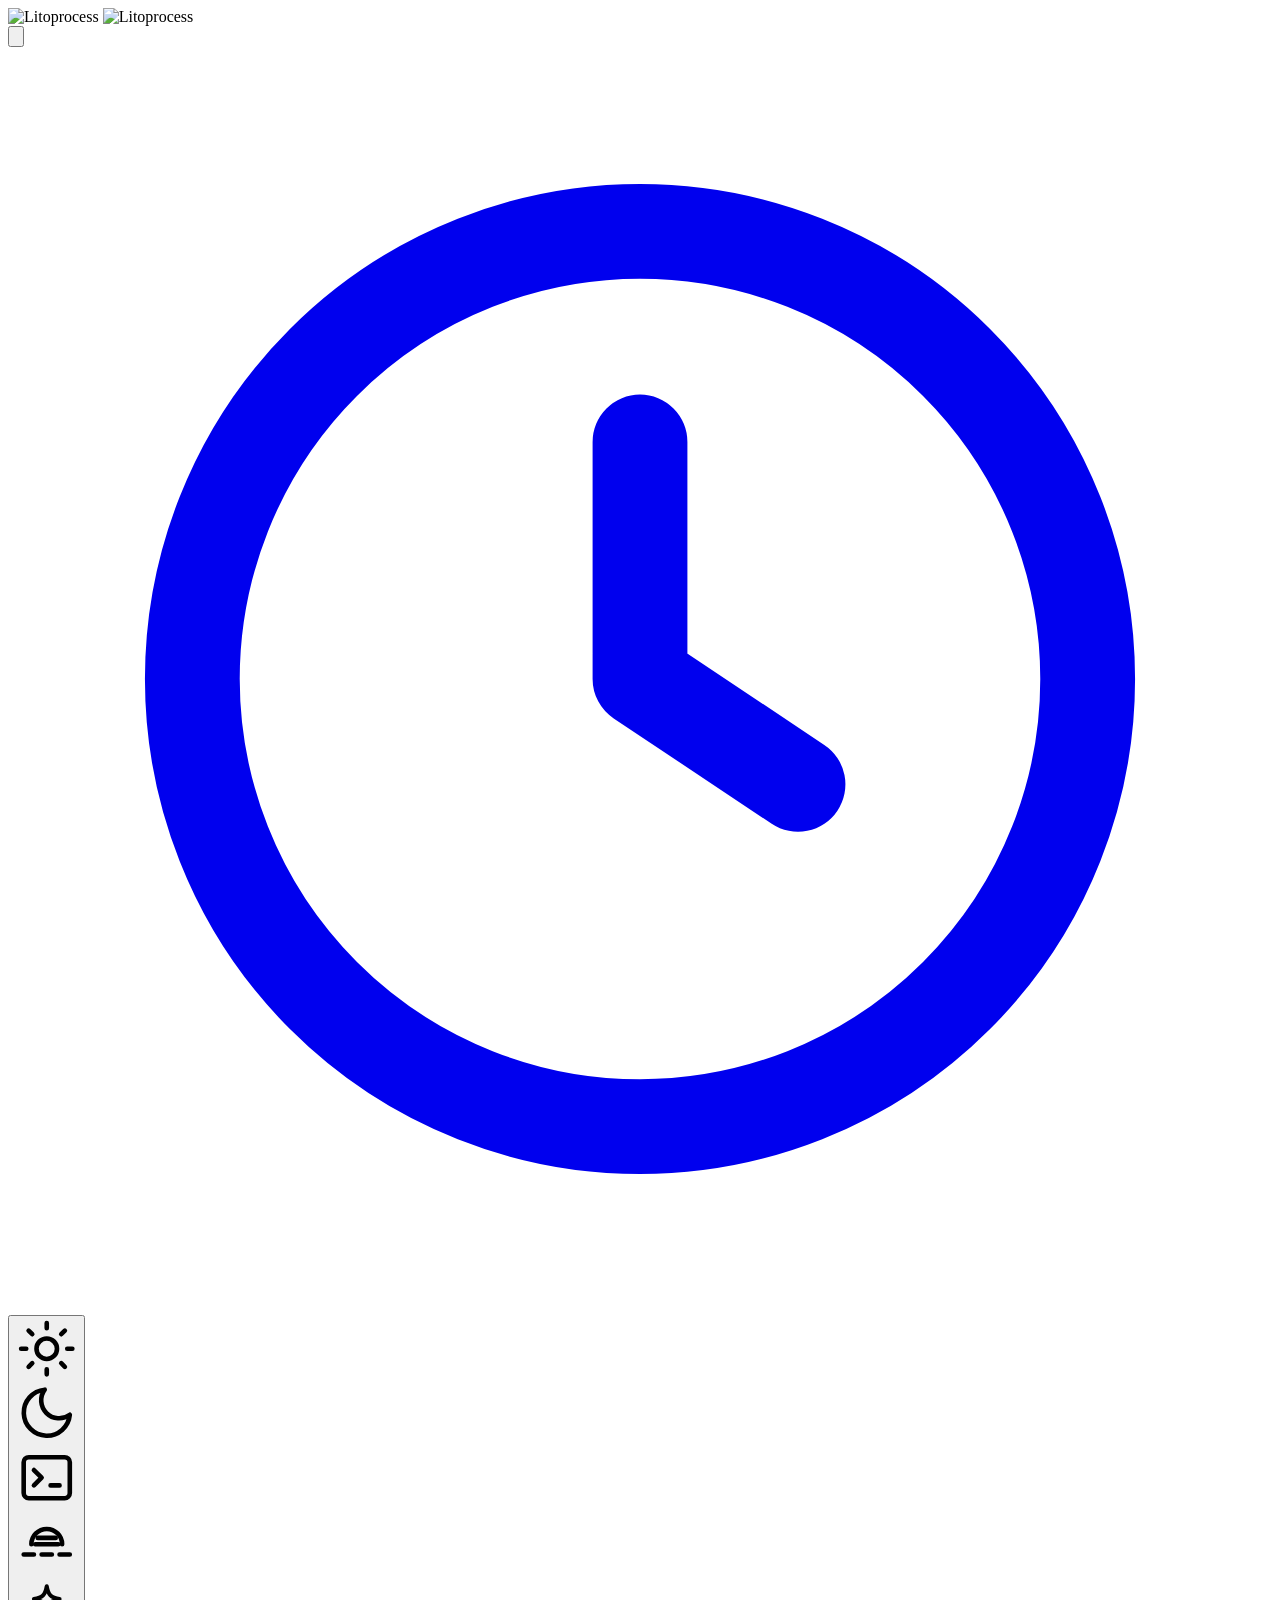
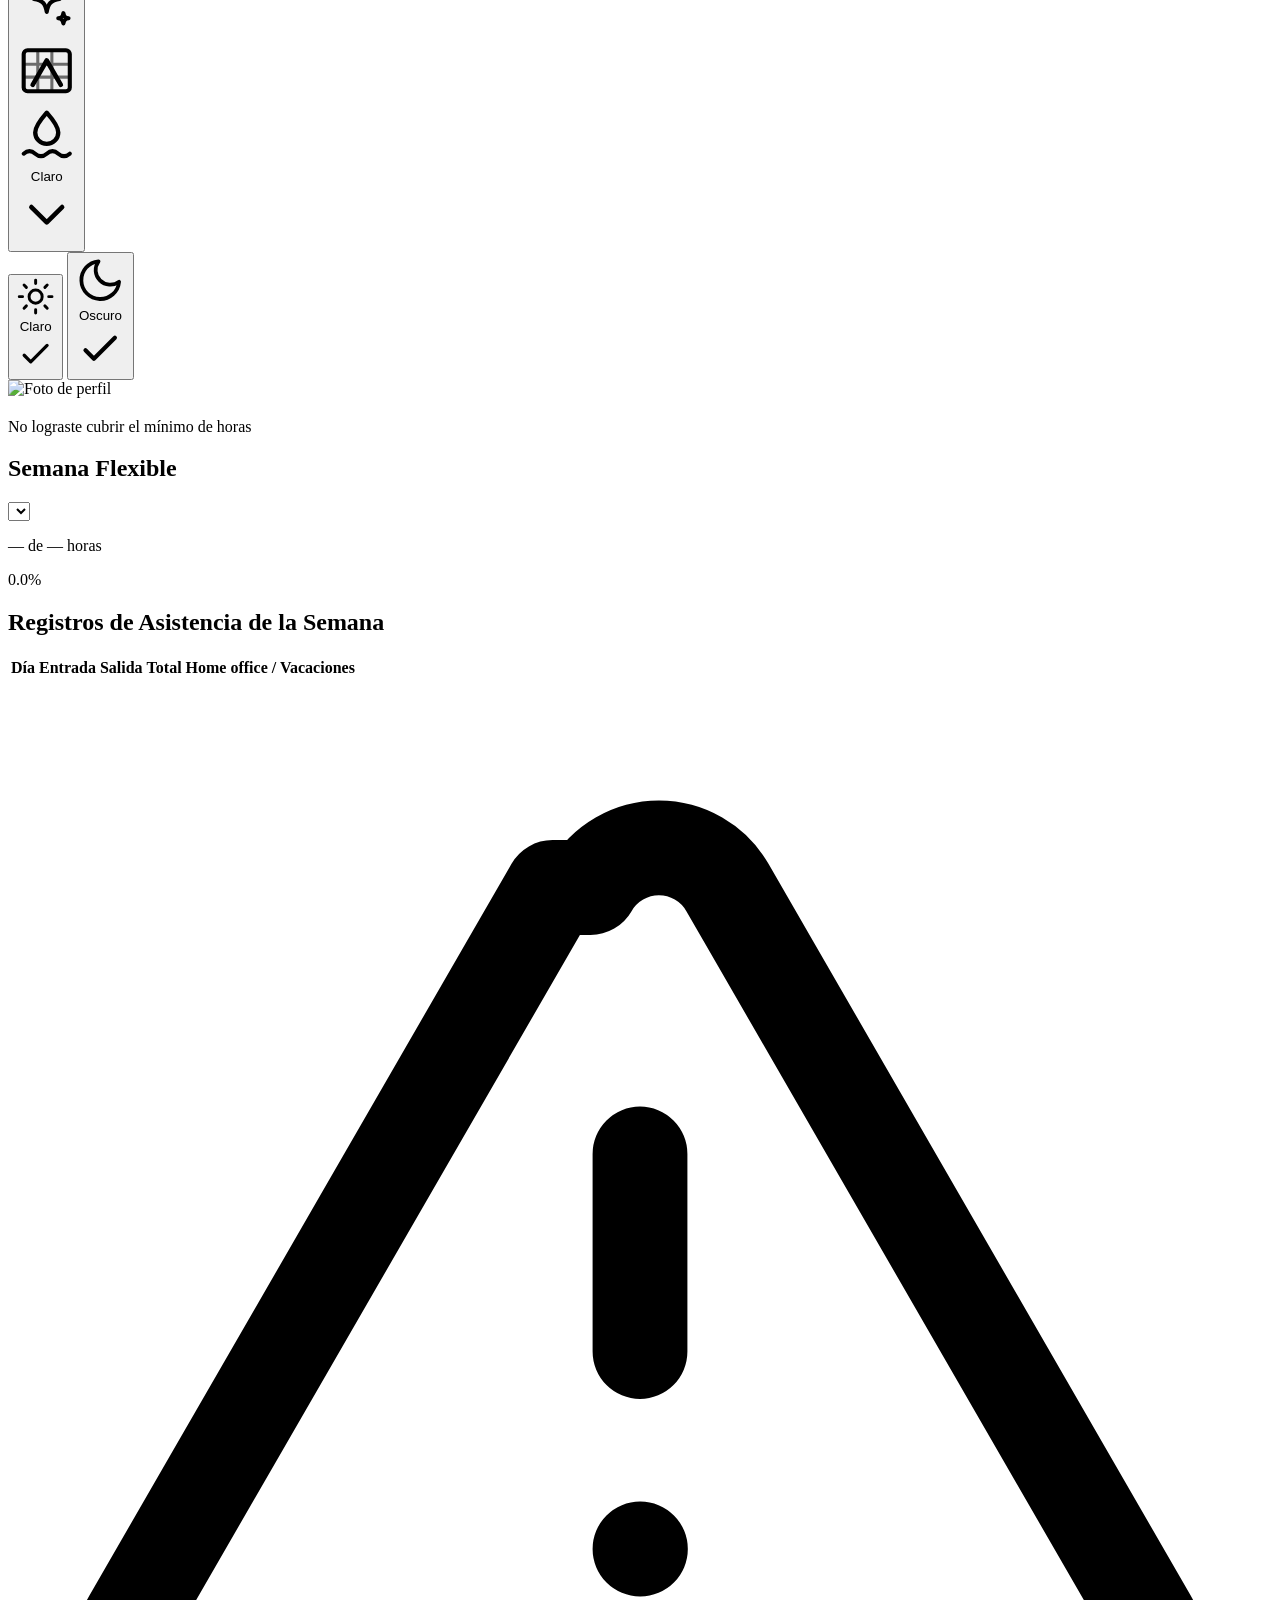
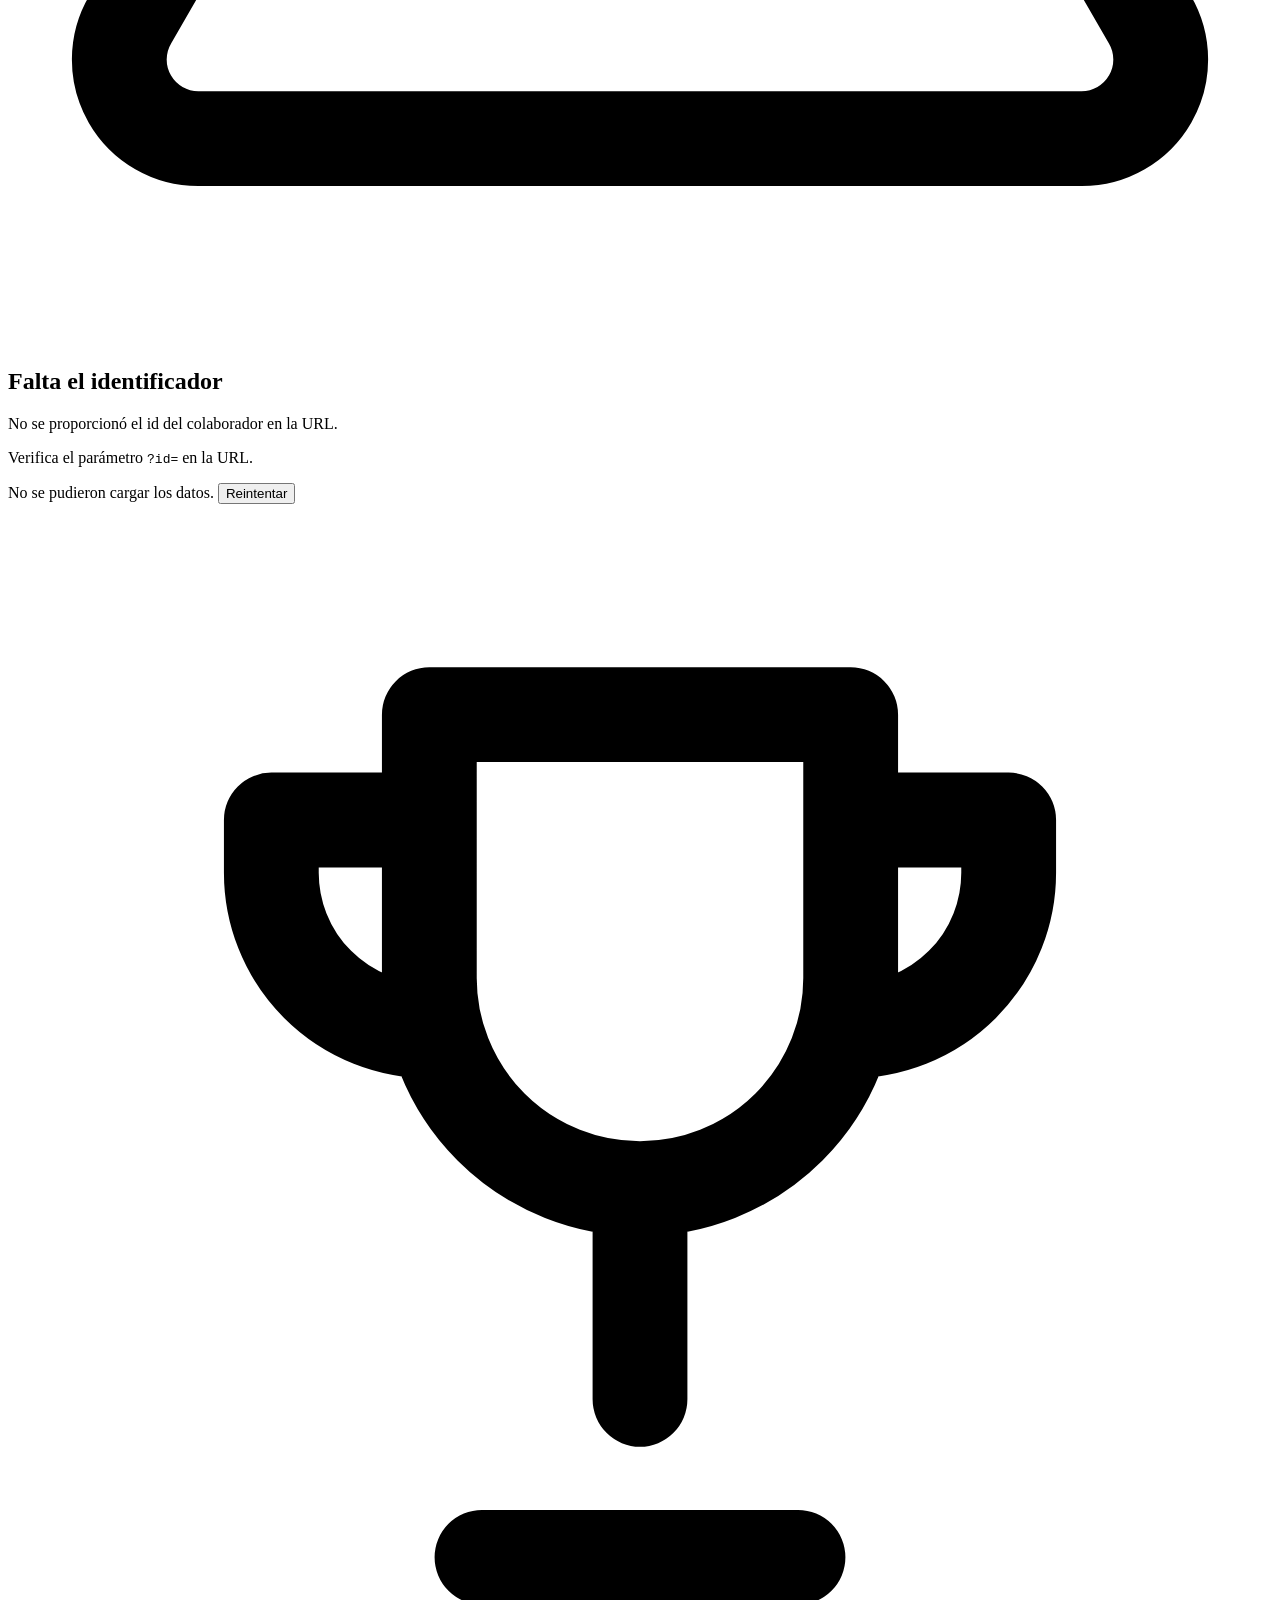
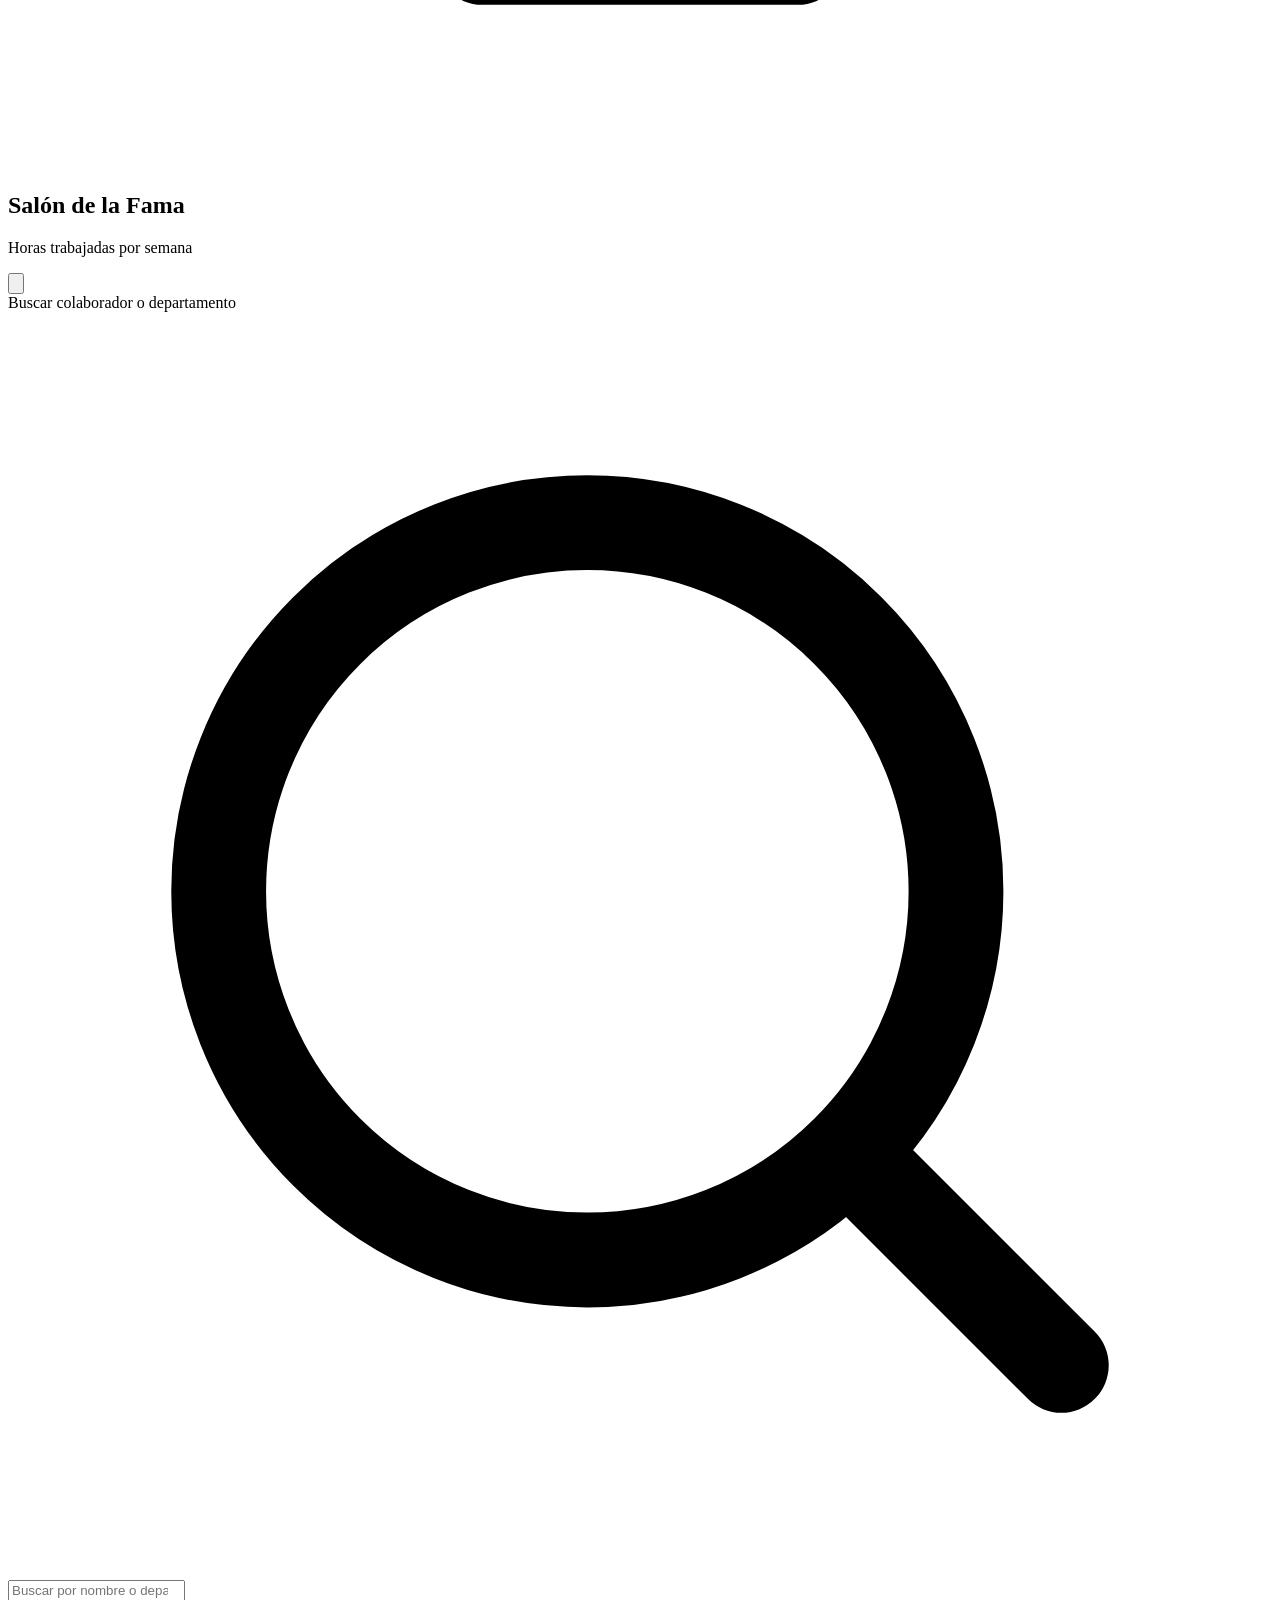
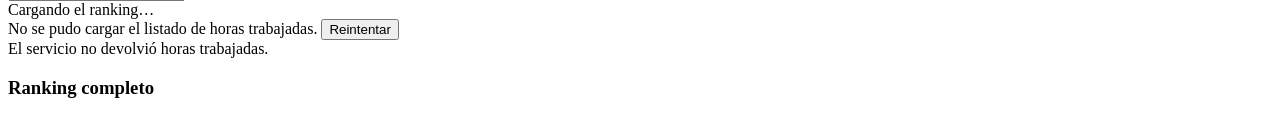
==== commit c50ff57c: "feat: add checadas feature for employee attendance tracking - Introduced new checadas.html page for " ====
--- a/index.html
+++ b/index.html
@@ -40,6 +40,21 @@
                 
             </button>
 
+            <!-- Acceso a Entradas y salidas (checadas.html): JS lo muestra solo para los
+                 números de empleado autorizados (CHECADAS_EMPLEADOS en js/config.js). -->
+            <a id="checadas-access" href="checadas.html" target="_blank" rel="noopener"
+               aria-label="Entradas y salidas de colaboradores" title="Entradas y salidas"
+               class="hidden inline-flex items-center gap-1.5 px-2.5 py-2 rounded-xl
+                      bg-gradient-to-r from-sky-500 to-sky-600 text-white text-xs font-semibold
+                      shadow-sm hover:from-sky-600 hover:to-sky-700 focus:outline-none
+                      focus:ring-2 focus:ring-sky-400 focus:ring-offset-2 dark:focus:ring-offset-slate-900 transition-colors">
+                <!-- Reloj -->
+                <svg class="w-5 h-5" fill="none" stroke="currentColor" viewBox="0 0 24 24" aria-hidden="true">
+                    <circle cx="12" cy="12" r="8.5" stroke-width="1.8"/>
+                    <path stroke-linecap="round" stroke-linejoin="round" stroke-width="1.8" d="M12 7.5V12l3 2"/>
+                </svg>
+            </a>
+
             <!-- Selector de tema (dropdown). Las opciones las genera JS según el
                  departamento: los temas exclusivos (matrix, synthwave, galaxy,
                  blueprint, pandora) solo para Sistemas (ver renderThemeMenu). -->
@@ -231,81 +246,82 @@
     <!-- ===== Salón de la Fama: listado global de horas trabajadas por semana =====
          Hijo directo de <body> para que la capa cubra también el encabezado.
          Todo su contenido lo genera js/salon.js. -->
-    <div id="salon-modal" class="hidden fixed inset-0 z-[70]">
+    <div id="salon-modal" class="hidden fixed inset-0 z-[70] overflow-y-auto">
         <div id="salon-backdrop" class="salon-backdrop fixed inset-0 bg-slate-900/60 backdrop-blur-sm"></div>
 
-        <!-- Barra lateral anclada a la derecha, a todo lo alto de la ventana.
-             <section> a propósito: hereda el estilo de tarjeta de los temas matrix/synthwave/galaxy -->
-        <section role="dialog" aria-modal="true" aria-label="Salón de la Fama"
-                 class="salon-drawer absolute inset-y-0 right-0 w-full sm:w-[min(42rem,92vw)] flex flex-col bg-white dark:bg-slate-800 shadow-2xl border-l border-slate-100 dark:border-slate-700">
-
-            <!-- Encabezado (compacto: deja el máximo de alto al ranking) -->
-            <div class="flex items-center justify-between gap-3 px-4 sm:px-5 py-2.5 border-b border-slate-100 dark:border-slate-700">
-                <div class="flex items-center gap-2.5 min-w-0">
-                    <span class="shrink-0 w-8 h-8 rounded-lg bg-gradient-to-br from-amber-300 to-amber-500 text-white flex items-center justify-center shadow-sm">
-                        <svg class="w-5 h-5" fill="none" stroke="currentColor" viewBox="0 0 24 24">
-                            <path stroke-linecap="round" stroke-linejoin="round" stroke-width="1.8"
-                                  d="M8 4h8v5a4 4 0 01-8 0V4zM8 6H5v1a3 3 0 003 3M16 6h3v1a3 3 0 01-3 3M12 13v4m-3 3h6"/>
+        <div class="relative min-h-full flex items-center justify-center p-3 sm:p-6">
+            <!-- <section> a propósito: hereda el estilo de tarjeta de los temas matrix/synthwave/galaxy -->
+            <section role="dialog" aria-modal="true" aria-label="Salón de la Fama"
+                     class="salon-dialog w-full max-w-4xl max-h-[92vh] flex flex-col bg-white dark:bg-slate-800 rounded-2xl shadow-xl border border-slate-100 dark:border-slate-700">
+
+                <!-- Encabezado (compacto: deja el máximo de alto al ranking) -->
+                <div class="flex items-center justify-between gap-3 px-4 sm:px-5 py-2.5 border-b border-slate-100 dark:border-slate-700">
+                    <div class="flex items-center gap-2.5 min-w-0">
+                        <span class="shrink-0 w-8 h-8 rounded-lg bg-gradient-to-br from-amber-300 to-amber-500 text-white flex items-center justify-center shadow-sm">
+                            <svg class="w-5 h-5" fill="none" stroke="currentColor" viewBox="0 0 24 24">
+                                <path stroke-linecap="round" stroke-linejoin="round" stroke-width="1.8"
+                                      d="M8 4h8v5a4 4 0 01-8 0V4zM8 6H5v1a3 3 0 003 3M16 6h3v1a3 3 0 01-3 3M12 13v4m-3 3h6"/>
+                            </svg>
+                        </span>
+                        <div class="min-w-0">
+                            <h2 class="text-sm sm:text-base font-bold text-slate-800 dark:text-slate-100 leading-tight">Salón de la Fama</h2>
+                            <p class="text-[11px] text-slate-400 dark:text-slate-500 leading-tight">Horas trabajadas por semana</p>
+                        </div>
+                    </div>
+                    <button id="salon-close" type="button" aria-label="Cerrar"
+                            class="shrink-0 p-1.5 rounded-lg text-slate-400 hover:text-slate-600 hover:bg-slate-100 dark:hover:text-slate-200 dark:hover:bg-slate-700 transition-colors">
+                        <svg class="w-4 h-4" fill="none" stroke="currentColor" viewBox="0 0 24 24">
+                            <path stroke-linecap="round" stroke-linejoin="round" stroke-width="1.8" d="M6 6l12 12M18 6L6 18"/>
                         </svg>
-                    </span>
-                    <div class="min-w-0">
-                        <h2 class="text-sm sm:text-base font-bold text-slate-800 dark:text-slate-100 leading-tight">Salón de la Fama</h2>
-                        <p class="text-[11px] text-slate-400 dark:text-slate-500 leading-tight">Horas trabajadas por semana</p>
-                    </div>
-                </div>
-                <button id="salon-close" type="button" aria-label="Cerrar"
-                        class="shrink-0 p-1.5 rounded-lg text-slate-400 hover:text-slate-600 hover:bg-slate-100 dark:hover:text-slate-200 dark:hover:bg-slate-700 transition-colors">
-                    <svg class="w-4 h-4" fill="none" stroke="currentColor" viewBox="0 0 24 24">
-                        <path stroke-linecap="round" stroke-linejoin="round" stroke-width="1.8" d="M6 6l12 12M18 6L6 18"/>
-                    </svg>
-                </button>
-            </div>
-
-            <!-- Barra de herramientas: pestañas de semana + buscador -->
-            <div id="salon-toolbar" class="hidden px-4 sm:px-5 pt-3 space-y-2.5">
-                <div id="salon-weeks" class="flex gap-2 overflow-x-auto pb-1"></div>
-                <label class="relative block">
-                    <span class="sr-only">Buscar colaborador o departamento</span>
-                    <svg class="absolute left-3 top-1/2 -translate-y-1/2 w-4 h-4 text-slate-400" fill="none" stroke="currentColor" viewBox="0 0 24 24">
-                        <circle cx="11" cy="11" r="7" stroke-width="1.8"/>
-                        <path stroke-linecap="round" stroke-width="1.8" d="M20 20l-3.5-3.5"/>
-                    </svg>
-                    <input id="salon-search" type="search" autocomplete="off" placeholder="Buscar por nombre o departamento"
-                           class="w-full pl-9 pr-3 py-2 text-sm rounded-xl border border-slate-200 dark:border-slate-600 bg-white dark:bg-slate-700/40 text-slate-700 dark:text-slate-200 placeholder:text-slate-400 focus:outline-none focus:ring-2 focus:ring-brand-green">
-                </label>
-            </div>
-
-            <!-- Cuerpo desplazable -->
-            <div class="flex-1 overflow-y-auto px-5 sm:px-6 py-4">
-
-                <!-- Cargando -->
-                <div id="salon-loading" class="hidden py-16 flex flex-col items-center gap-3 text-sm text-slate-400 dark:text-slate-500">
-                    <span class="w-8 h-8 rounded-full border-2 border-slate-200 dark:border-slate-600 border-t-brand-green animate-spin"></span>
-                    Cargando el ranking…
-                </div>
-
-                <!-- Error -->
-                <div id="salon-error" class="hidden py-16 text-center text-sm text-slate-500 dark:text-slate-400">
-                    No se pudo cargar el listado de horas trabajadas.
-                    <button id="salon-retry" type="button" class="underline font-semibold">Reintentar</button>
-                </div>
-
-                <!-- Sin datos -->
-                <div id="salon-empty" class="hidden py-16 text-center text-sm text-slate-400 dark:text-slate-500">
-                    El servicio no devolvió horas trabajadas.
-                </div>
-
-                <!-- Contenido -->
-                <div id="salon-content" class="hidden space-y-5">
-                    <div id="salon-summary" class="grid grid-cols-2 sm:grid-cols-4 gap-3"></div>
-                    <div id="salon-podium" class="grid grid-cols-1 sm:grid-cols-3 gap-3 sm:items-end"></div>
-                    <div>
-                        <h3 id="salon-list-title" class="text-xs font-semibold text-slate-400 dark:text-slate-500 uppercase tracking-wider mb-1">Ranking completo</h3>
-                        <ul id="salon-list" class="divide-y divide-slate-50 dark:divide-slate-700/60"></ul>
-                    </div>
-                </div>
-            </div>
-        </section>
+                    </button>
+                </div>
+
+                <!-- Barra de herramientas: pestañas de semana + buscador -->
+                <div id="salon-toolbar" class="hidden px-4 sm:px-5 pt-3 space-y-2.5">
+                    <div id="salon-weeks" class="flex gap-2 overflow-x-auto pb-1"></div>
+                    <label class="relative block">
+                        <span class="sr-only">Buscar colaborador o departamento</span>
+                        <svg class="absolute left-3 top-1/2 -translate-y-1/2 w-4 h-4 text-slate-400" fill="none" stroke="currentColor" viewBox="0 0 24 24">
+                            <circle cx="11" cy="11" r="7" stroke-width="1.8"/>
+                            <path stroke-linecap="round" stroke-width="1.8" d="M20 20l-3.5-3.5"/>
+                        </svg>
+                        <input id="salon-search" type="search" autocomplete="off" placeholder="Buscar por nombre o departamento"
+                               class="w-full pl-9 pr-3 py-2 text-sm rounded-xl border border-slate-200 dark:border-slate-600 bg-white dark:bg-slate-700/40 text-slate-700 dark:text-slate-200 placeholder:text-slate-400 focus:outline-none focus:ring-2 focus:ring-brand-green">
+                    </label>
+                </div>
+
+                <!-- Cuerpo desplazable -->
+                <div class="flex-1 overflow-y-auto px-5 sm:px-6 py-4">
+
+                    <!-- Cargando -->
+                    <div id="salon-loading" class="hidden py-16 flex flex-col items-center gap-3 text-sm text-slate-400 dark:text-slate-500">
+                        <span class="w-8 h-8 rounded-full border-2 border-slate-200 dark:border-slate-600 border-t-brand-green dark:border-t-brand-green animate-spin"></span>
+                        Cargando el ranking…
+                    </div>
+
+                    <!-- Error -->
+                    <div id="salon-error" class="hidden py-16 text-center text-sm text-slate-500 dark:text-slate-400">
+                        No se pudo cargar el listado de horas trabajadas.
+                        <button id="salon-retry" type="button" class="underline font-semibold">Reintentar</button>
+                    </div>
+
+                    <!-- Sin datos -->
+                    <div id="salon-empty" class="hidden py-16 text-center text-sm text-slate-400 dark:text-slate-500">
+                        El servicio no devolvió horas trabajadas.
+                    </div>
+
+                    <!-- Contenido -->
+                    <div id="salon-content" class="hidden space-y-5">
+                        <div id="salon-summary" class="grid grid-cols-2 sm:grid-cols-4 gap-3"></div>
+                        <div id="salon-podium" class="grid grid-cols-1 sm:grid-cols-3 gap-3 sm:items-end"></div>
+                        <div>
+                            <h3 id="salon-list-title" class="text-xs font-semibold text-slate-400 dark:text-slate-500 uppercase tracking-wider mb-1">Ranking completo</h3>
+                            <ul id="salon-list" class="divide-y divide-slate-50 dark:divide-slate-700/60"></ul>
+                        </div>
+                    </div>
+                </div>
+            </section>
+        </div>
     </div>
 
     <!-- Módulos ES: solo se carga el punto de entrada; el resto se resuelve por
--- a/css/styles.css
+++ b/css/styles.css
@@ -48,21 +48,21 @@
     }
 }
 
-/* Barra lateral del Salón de la Fama: entra deslizándose desde la derecha
-   mientras el fondo aparece. Al cerrar, JS agrega .salon-closing para
-   reproducir el movimiento inverso antes de ocultar la capa. */
-@keyframes salon-drawer-in  { from { transform: translateX(100%); } to { transform: translateX(0); } }
-@keyframes salon-drawer-out { from { transform: translateX(0); } to { transform: translateX(100%); } }
+/* Modal del Salón de la Fama: aparece con un leve zoom mientras el fondo se
+   oscurece. Al cerrar, JS agrega .salon-closing para reproducir el movimiento
+   inverso antes de ocultar la capa. */
+@keyframes salon-dialog-in  { from { opacity: 0; transform: translateY(12px) scale(0.97); } to { opacity: 1; transform: none; } }
+@keyframes salon-dialog-out { from { opacity: 1; transform: none; } to { opacity: 0; transform: translateY(12px) scale(0.97); } }
 @keyframes salon-fade-in    { from { opacity: 0; } to { opacity: 1; } }
 @keyframes salon-fade-out   { from { opacity: 1; } to { opacity: 0; } }
 
-#salon-modal .salon-drawer   { animation: salon-drawer-in 320ms cubic-bezier(0.22, 1, 0.36, 1); }
+#salon-modal .salon-dialog   { animation: salon-dialog-in 260ms cubic-bezier(0.22, 1, 0.36, 1); }
 #salon-modal .salon-backdrop { animation: salon-fade-in 240ms ease-out; }
-#salon-modal.salon-closing .salon-drawer   { animation: salon-drawer-out 220ms ease-in forwards; }
+#salon-modal.salon-closing .salon-dialog   { animation: salon-dialog-out 220ms ease-in forwards; }
 #salon-modal.salon-closing .salon-backdrop { animation: salon-fade-out 220ms ease-in forwards; }
 
 @media (prefers-reduced-motion: reduce) {
-    #salon-modal .salon-drawer,
+    #salon-modal .salon-dialog,
     #salon-modal .salon-backdrop {
         animation: none !important;
     }
